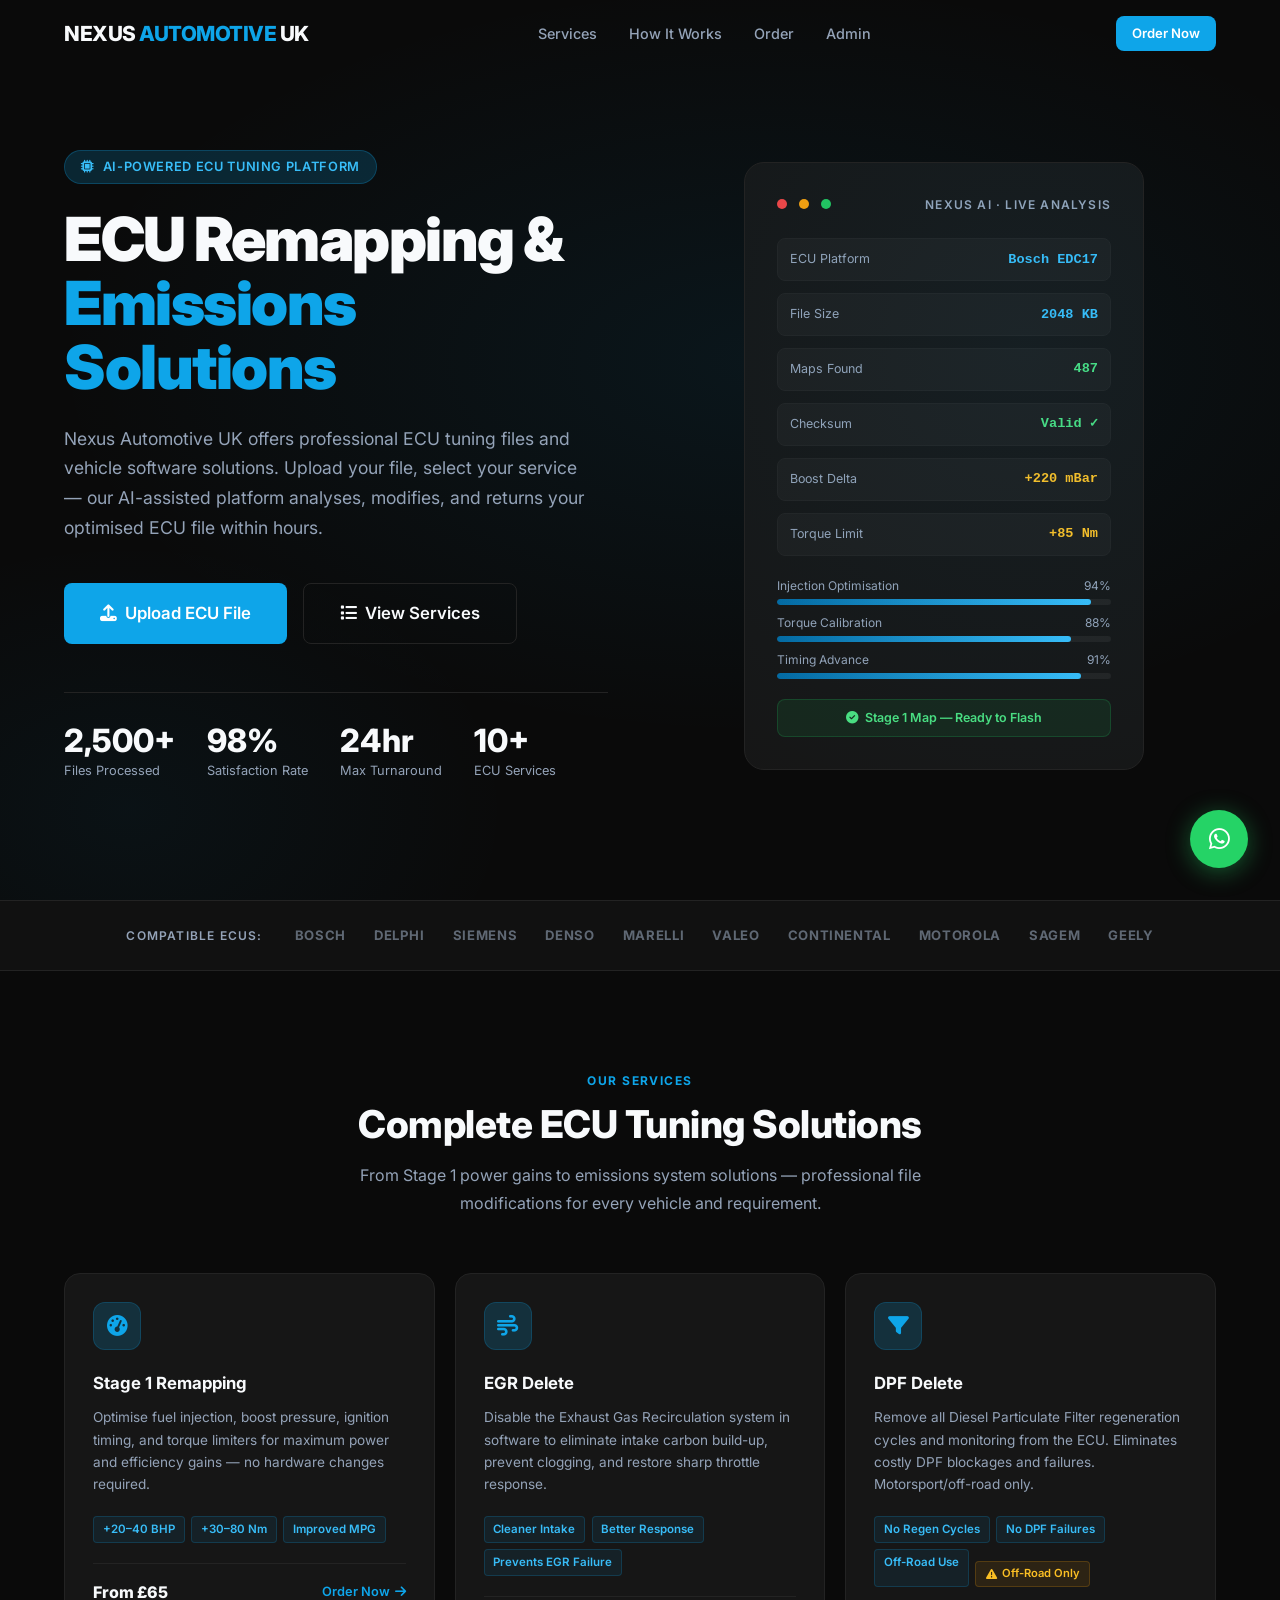
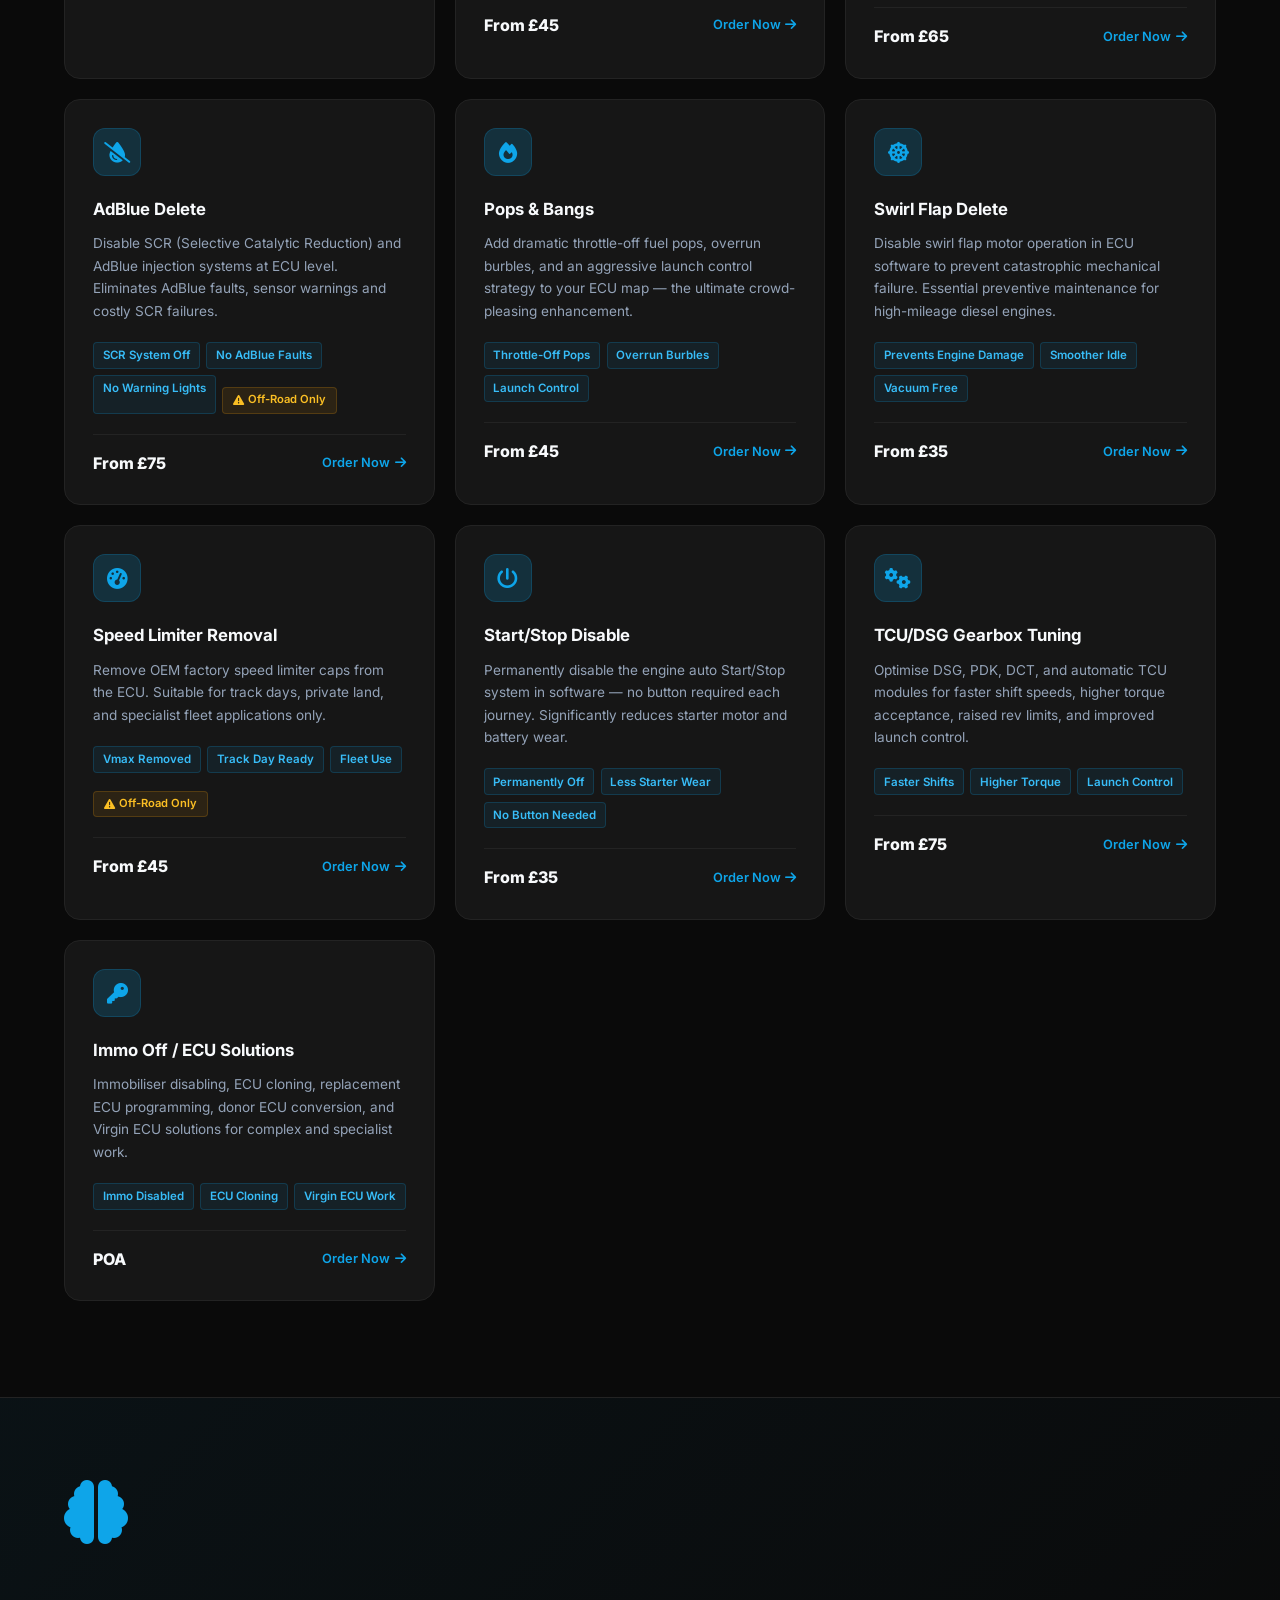
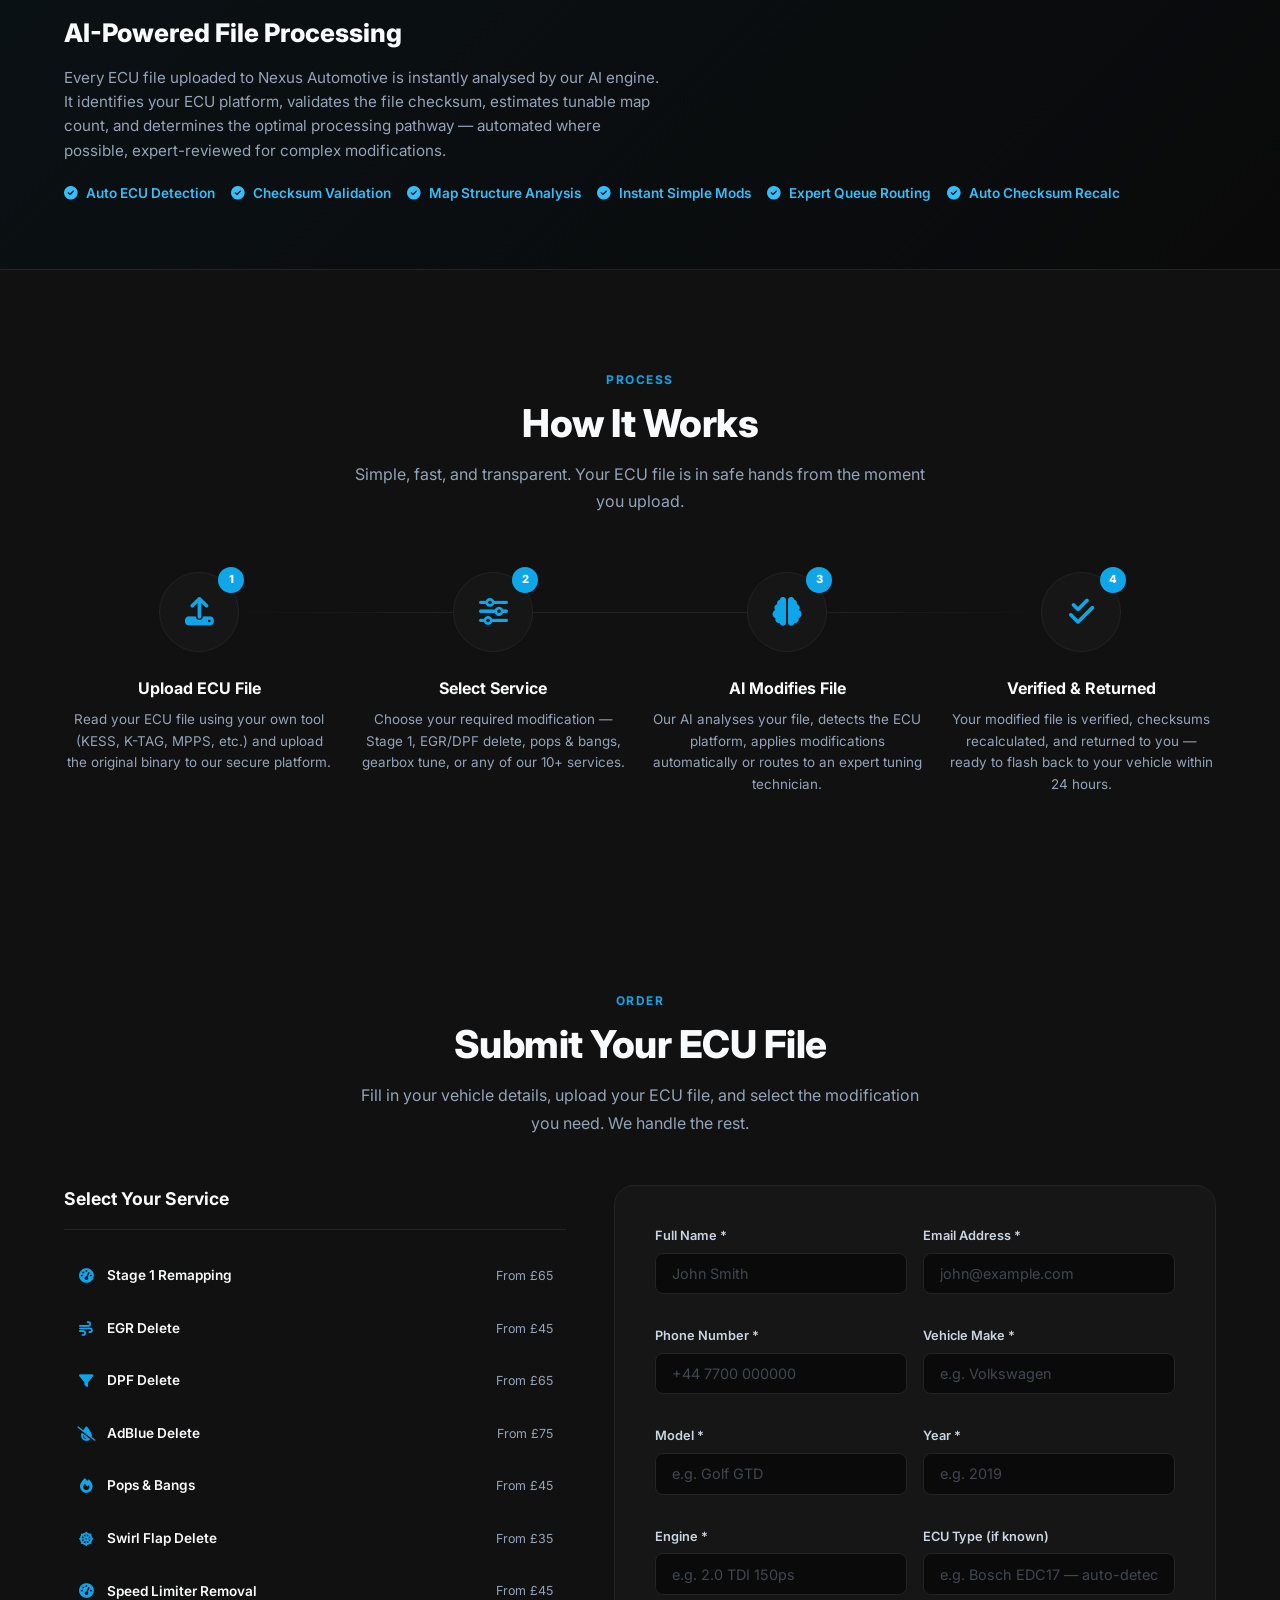
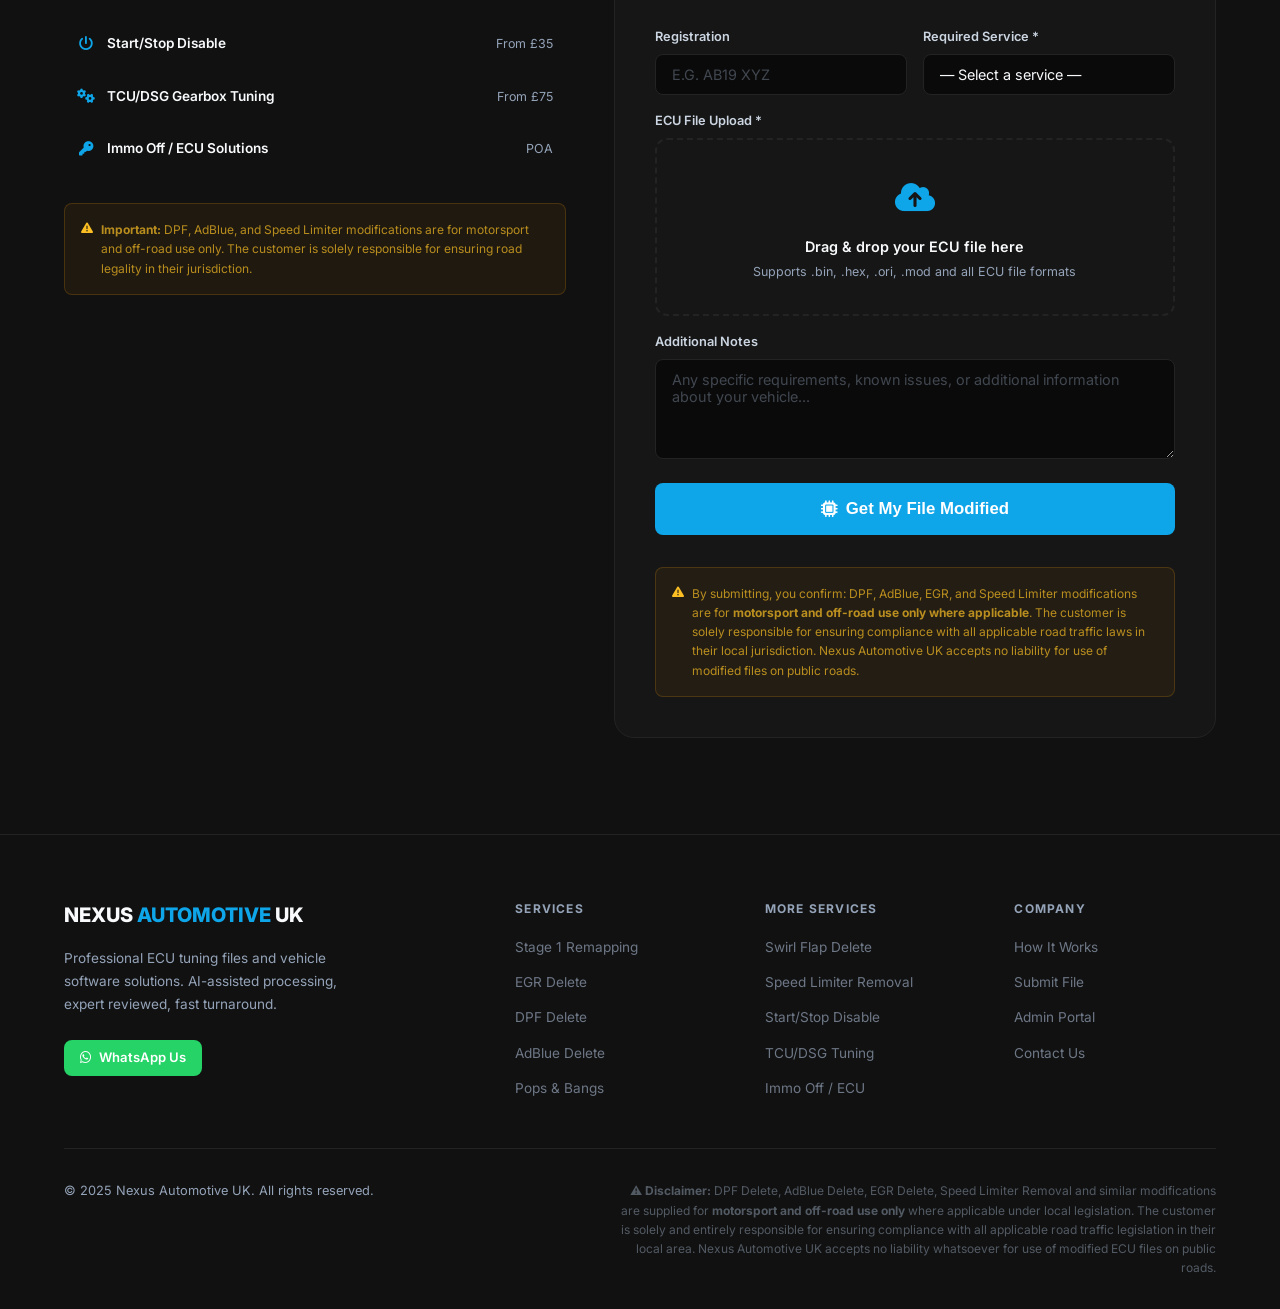
==== index.html @ 3aa85a11 "🚀 Launch Nexus Automotive UK website - full ECU tuning service page" ====
<!DOCTYPE html>
<html lang="en">
<head>
  <meta charset="UTF-8">
  <meta name="viewport" content="width=device-width, initial-scale=1.0">
  <title>Nexus Automotive UK | ECU Remapping & Tuning File Service</title>
  <meta name="description" content="Professional ECU remapping, emissions deletes, pops & bangs, gearbox tuning and more. Upload your file, get it modified by AI-assisted experts, download or receive by email. Based in the UK.">
  <meta name="keywords" content="ECU remap, stage 1 remap, DPF delete, EGR delete, AdBlue delete, pops and bangs, tuning file, ECU tune UK">
  <meta property="og:title" content="Nexus Automotive UK | ECU Remapping">
  <meta property="og:description" content="AI-assisted ECU tuning file service. Upload. Tune. Drive.">
  <meta property="og:type" content="website">

  <!-- Fonts -->
  <link rel="preconnect" href="https://fonts.googleapis.com">
  <link rel="preconnect" href="https://fonts.gstatic.com" crossorigin>
  <link href="https://fonts.googleapis.com/css2?family=Inter:wght@400;500;600;700;800;900&display=swap" rel="stylesheet">

  <!-- Icons -->
  <link rel="stylesheet" href="https://cdnjs.cloudflare.com/ajax/libs/font-awesome/6.5.0/css/all.min.css">

  <!-- Styles -->
  <link rel="stylesheet" href="assets/css/style.css">
</head>
<body>

<!-- ================================================================ SITE VIEW -->
<div id="site-view">

  <!-- ── NAVBAR ────────────────────────────────────────────────── -->
  <nav class="navbar">
    <div class="container navbar-inner">
      <a href="#" class="logo">NEXUS <span>AUTOMOTIVE</span> UK</a>
      <ul class="nav-links">
        <li><a href="#services">Services</a></li>
        <li><a href="#how-it-works">How It Works</a></li>
        <li><a href="#order">Order</a></li>
        <li><a href="#" onclick="showAdminLogin()">Admin</a></li>
      </ul>
      <a href="#order" class="btn btn-primary nav-cta btn-sm">Order Now</a>
      <button class="hamburger" aria-label="Menu">
        <span></span><span></span><span></span>
      </button>
    </div>
  </nav>

  <!-- Mobile menu -->
  <div class="mobile-menu">
    <ul>
      <li><a href="#services" onclick="this.closest('.mobile-menu').classList.remove('open')">Services</a></li>
      <li><a href="#how-it-works" onclick="this.closest('.mobile-menu').classList.remove('open')">How It Works</a></li>
      <li><a href="#order" onclick="this.closest('.mobile-menu').classList.remove('open')">Order</a></li>
      <li><a href="#" onclick="showAdminLogin()">Admin Portal</a></li>
    </ul>
  </div>

  <!-- ── HERO ──────────────────────────────────────────────────── -->
  <section class="hero">
    <div class="hero-bg"></div>
    <div class="container">
      <div class="hero-grid">
        <div class="hero-content">
          <div class="hero-eyebrow">
            <i class="fas fa-microchip"></i>
            AI-Powered ECU Tuning Platform
          </div>
          <h1 class="hero-title">
            ECU Remapping &<br>
            <span class="accent">Emissions Solutions</span>
          </h1>
          <p class="hero-desc">
            Nexus Automotive UK offers professional ECU tuning files and vehicle software solutions. Upload your file, select your service — our AI-assisted platform analyses, modifies, and returns your optimised ECU file within hours.
          </p>
          <div class="hero-actions">
            <a href="#order" class="btn btn-primary btn-lg">
              <i class="fas fa-upload"></i> Upload ECU File
            </a>
            <a href="#services" class="btn btn-outline btn-lg">
              <i class="fas fa-list"></i> View Services
            </a>
          </div>
          <div class="hero-stats">
            <div>
              <div class="stat-num">2,500+</div>
              <div class="stat-label">Files Processed</div>
            </div>
            <div>
              <div class="stat-num">98%</div>
              <div class="stat-label">Satisfaction Rate</div>
            </div>
            <div>
              <div class="stat-num">24hr</div>
              <div class="stat-label">Max Turnaround</div>
            </div>
            <div>
              <div class="stat-num">10+</div>
              <div class="stat-label">ECU Services</div>
            </div>
          </div>
        </div>
        <div class="hero-visual">
          <div class="ecu-card">
            <div class="ecu-header">
              <div class="ecu-dot dot-r"></div>
              <div class="ecu-dot dot-y"></div>
              <div class="ecu-dot dot-g"></div>
              <span class="ecu-title">Nexus AI · Live Analysis</span>
            </div>
            <div class="ecu-params">
              <div class="param-row">
                <span class="param-label">ECU Platform</span>
                <span class="param-value">Bosch EDC17</span>
              </div>
              <div class="param-row">
                <span class="param-label">File Size</span>
                <span class="param-value">2048 KB</span>
              </div>
              <div class="param-row">
                <span class="param-label">Maps Found</span>
                <span class="param-value green">487</span>
              </div>
              <div class="param-row">
                <span class="param-label">Checksum</span>
                <span class="param-value green">Valid ✓</span>
              </div>
              <div class="param-row">
                <span class="param-label">Boost Delta</span>
                <span class="param-value yellow">+220 mBar</span>
              </div>
              <div class="param-row">
                <span class="param-label">Torque Limit</span>
                <span class="param-value yellow">+85 Nm</span>
              </div>
            </div>
            <div class="ecu-progress">
              <div>
                <div class="prog-label"><span>Injection Optimisation</span><span>94%</span></div>
                <div class="prog-bar-bg"><div class="prog-bar-fill" data-target="94" style="width:0%"></div></div>
              </div>
              <div>
                <div class="prog-label"><span>Torque Calibration</span><span>88%</span></div>
                <div class="prog-bar-bg"><div class="prog-bar-fill" data-target="88" style="width:0%"></div></div>
              </div>
              <div>
                <div class="prog-label"><span>Timing Advance</span><span>91%</span></div>
                <div class="prog-bar-bg"><div class="prog-bar-fill" data-target="91" style="width:0%"></div></div>
              </div>
            </div>
            <div class="ecu-badge">
              <i class="fas fa-check-circle"></i> Stage 1 Map — Ready to Flash
            </div>
          </div>
        </div>
      </div>
    </div>
  </section>

  <!-- ── TRUST BAR ──────────────────────────────────────────────── -->
  <div class="trust-bar">
    <div class="container trust-inner">
      <span class="trust-label">Compatible ECUs:</span>
      <div class="trust-brands">
        <span>Bosch</span>
        <span>Delphi</span>
        <span>Siemens</span>
        <span>Denso</span>
        <span>Marelli</span>
        <span>Valeo</span>
        <span>Continental</span>
        <span>Motorola</span>
        <span>Sagem</span>
        <span>Geely</span>
      </div>
    </div>
  </div>

  <!-- ── SERVICES ───────────────────────────────────────────────── -->
  <section class="section" id="services">
    <div class="container">
      <div class="text-center">
        <span class="section-eyebrow">Our Services</span>
        <h2 class="section-title">Complete ECU Tuning Solutions</h2>
        <p class="section-subtitle">From Stage 1 power gains to emissions system solutions — professional file modifications for every vehicle and requirement.</p>
      </div>
      <div id="services-grid" class="services-grid"></div>
    </div>
  </section>

  <!-- ── AI BADGE ───────────────────────────────────────────────── -->
  <div class="ai-badge-section">
    <div class="container ai-badge-inner">
      <div class="ai-badge-icon">
        <i class="fas fa-brain"></i>
      </div>
      <div class="ai-badge-text">
        <h2>AI-Powered File Processing</h2>
        <p>Every ECU file uploaded to Nexus Automotive is instantly analysed by our AI engine. It identifies your ECU platform, validates the file checksum, estimates tunable map count, and determines the optimal processing pathway — automated where possible, expert-reviewed for complex modifications.</p>
        <div class="ai-features">
          <span class="ai-feature"><i class="fas fa-check-circle"></i> Auto ECU Detection</span>
          <span class="ai-feature"><i class="fas fa-check-circle"></i> Checksum Validation</span>
          <span class="ai-feature"><i class="fas fa-check-circle"></i> Map Structure Analysis</span>
          <span class="ai-feature"><i class="fas fa-check-circle"></i> Instant Simple Mods</span>
          <span class="ai-feature"><i class="fas fa-check-circle"></i> Expert Queue Routing</span>
          <span class="ai-feature"><i class="fas fa-check-circle"></i> Auto Checksum Recalc</span>
        </div>
      </div>
    </div>
  </div>

  <!-- ── HOW IT WORKS ───────────────────────────────────────────── -->
  <section class="section hiw-bg" id="how-it-works">
    <div class="container">
      <div class="text-center">
        <span class="section-eyebrow">Process</span>
        <h2 class="section-title">How It Works</h2>
        <p class="section-subtitle">Simple, fast, and transparent. Your ECU file is in safe hands from the moment you upload.</p>
      </div>
      <div class="hiw-grid">
        <div class="hiw-step fade-up">
          <div class="hiw-icon">
            <span class="hiw-num">1</span>
            <i class="fas fa-upload"></i>
          </div>
          <div class="hiw-title">Upload ECU File</div>
          <p class="hiw-desc">Read your ECU file using your own tool (KESS, K-TAG, MPPS, etc.) and upload the original binary to our secure platform.</p>
        </div>
        <div class="hiw-step fade-up">
          <div class="hiw-icon">
            <span class="hiw-num">2</span>
            <i class="fas fa-sliders-h"></i>
          </div>
          <div class="hiw-title">Select Service</div>
          <p class="hiw-desc">Choose your required modification — Stage 1, EGR/DPF delete, pops & bangs, gearbox tune, or any of our 10+ services.</p>
        </div>
        <div class="hiw-step fade-up">
          <div class="hiw-icon">
            <span class="hiw-num">3</span>
            <i class="fas fa-brain"></i>
          </div>
          <div class="hiw-title">AI Modifies File</div>
          <p class="hiw-desc">Our AI analyses your file, detects the ECU platform, applies modifications automatically or routes to an expert tuning technician.</p>
        </div>
        <div class="hiw-step fade-up">
          <div class="hiw-icon">
            <span class="hiw-num">4</span>
            <i class="fas fa-check-double"></i>
          </div>
          <div class="hiw-title">Verified & Returned</div>
          <p class="hiw-desc">Your modified file is verified, checksums recalculated, and returned to you — ready to flash back to your vehicle within 24 hours.</p>
        </div>
      </div>
    </div>
  </section>

  <!-- ── ORDER FORM ─────────────────────────────────────────────── -->
  <section class="section form-section" id="order">
    <div class="container">
      <div class="text-center">
        <span class="section-eyebrow">Order</span>
        <h2 class="section-title">Submit Your ECU File</h2>
        <p class="section-subtitle">Fill in your vehicle details, upload your ECU file, and select the modification you need. We handle the rest.</p>
      </div>
      <div class="order-grid">
        <!-- Sidebar -->
        <div class="order-sidebar">
          <h3>Select Your Service</h3>
          <div id="sidebar-services" class="sidebar-services"></div>
          <div class="disclaimer-box">
            <i class="fas fa-exclamation-triangle"></i>
            <div><strong>Important:</strong> DPF, AdBlue, and Speed Limiter modifications are for motorsport and off-road use only. The customer is solely responsible for ensuring road legality in their jurisdiction.</div>
          </div>
        </div>
        <!-- Form -->
        <div class="form-card">
          <form id="order-form">
            <div class="form-grid-2">
              <div class="form-group">
                <label>Full Name *</label>
                <input type="text" name="name" placeholder="John Smith" required>
              </div>
              <div class="form-group">
                <label>Email Address *</label>
                <input type="email" name="email" placeholder="john@example.com" required>
              </div>
              <div class="form-group">
                <label>Phone Number *</label>
                <input type="tel" name="phone" placeholder="+44 7700 000000" required>
              </div>
              <div class="form-group">
                <label>Vehicle Make *</label>
                <input type="text" name="make" placeholder="e.g. Volkswagen" required>
              </div>
              <div class="form-group">
                <label>Model *</label>
                <input type="text" name="model" placeholder="e.g. Golf GTD" required>
              </div>
              <div class="form-group">
                <label>Year *</label>
                <input type="text" name="year" placeholder="e.g. 2019" required>
              </div>
              <div class="form-group">
                <label>Engine *</label>
                <input type="text" name="engine" placeholder="e.g. 2.0 TDI 150ps" required>
              </div>
              <div class="form-group">
                <label>ECU Type (if known)</label>
                <input type="text" name="ecu_type" id="ecu-type" placeholder="e.g. Bosch EDC17 — auto-detected on upload">
              </div>
              <div class="form-group">
                <label>Registration</label>
                <input type="text" name="registration" placeholder="e.g. AB19 XYZ" style="text-transform:uppercase">
              </div>
              <div class="form-group">
                <label>Required Service *</label>
                <select name="service" id="service-select" required>
                  <option value="">— Select a service —</option>
                  <option>Stage 1 Remapping</option>
                  <option>EGR Delete</option>
                  <option>DPF Delete</option>
                  <option>AdBlue Delete</option>
                  <option>Pops &amp; Bangs</option>
                  <option>Swirl Flap Delete</option>
                  <option>Speed Limiter Removal</option>
                  <option>Start/Stop Disable</option>
                  <option>TCU/DSG Gearbox Tuning</option>
                  <option>Immo Off / ECU Solutions</option>
                </select>
              </div>
            </div>

            <div class="form-group">
              <label>ECU File Upload *</label>
              <div class="file-upload-area" id="file-upload-area">
                <input type="file" id="ecu-file" accept=".bin,.hex,.ori,.mod,.kess,.ktag,.bak,.*">
                <div class="upload-icon"><i class="fas fa-cloud-upload-alt"></i></div>
                <div class="upload-text">Drag & drop your ECU file here</div>
                <div class="upload-hint">Supports .bin, .hex, .ori, .mod and all ECU file formats</div>
              </div>
              <div class="file-info" id="file-info">
                <i class="fas fa-file-code" style="font-size:1.2rem"></i>
                <div>
                  <div id="file-name" style="font-weight:700"></div>
                  <div style="font-size:0.75rem;color:var(--grey)"><span id="file-size"></span> · ECU: <span id="file-ecu-type"></span></div>
                </div>
                <i class="fas fa-check-circle" style="margin-left:auto;font-size:1.1rem;color:#4ade80"></i>
              </div>
            </div>

            <div class="form-group">
              <label>Additional Notes</label>
              <textarea name="notes" placeholder="Any specific requirements, known issues, or additional information about your vehicle..."></textarea>
            </div>

            <div class="form-submit-area">
              <button type="submit" class="btn btn-primary btn-lg">
                <i class="fas fa-microchip"></i> Get My File Modified
              </button>
              <div class="disclaimer-box">
                <i class="fas fa-exclamation-triangle"></i>
                <div>By submitting, you confirm: DPF, AdBlue, EGR, and Speed Limiter modifications are for <strong>motorsport and off-road use only where applicable</strong>. The customer is solely responsible for ensuring compliance with all applicable road traffic laws in their local jurisdiction. Nexus Automotive UK accepts no liability for use of modified files on public roads.</div>
              </div>
            </div>
          </form>
        </div>
      </div>
    </div>
  </section>

  <!-- ── FOOTER ─────────────────────────────────────────────────── -->
  <footer>
    <div class="container">
      <div class="footer-grid">
        <div>
          <div class="footer-logo">NEXUS <span>AUTOMOTIVE</span> UK</div>
          <p class="footer-tagline">Professional ECU tuning files and vehicle software solutions. AI-assisted processing, expert reviewed, fast turnaround.</p>
          <a href="https://wa.me/447700000000" target="_blank" class="btn btn-green btn-sm">
            <i class="fab fa-whatsapp"></i> WhatsApp Us
          </a>
        </div>
        <div>
          <div class="footer-heading">Services</div>
          <ul class="footer-links">
            <li><a href="#" onclick="selectService('Stage 1 Remapping')">Stage 1 Remapping</a></li>
            <li><a href="#" onclick="selectService('EGR Delete')">EGR Delete</a></li>
            <li><a href="#" onclick="selectService('DPF Delete')">DPF Delete</a></li>
            <li><a href="#" onclick="selectService('AdBlue Delete')">AdBlue Delete</a></li>
            <li><a href="#" onclick="selectService('Pops &amp; Bangs')">Pops &amp; Bangs</a></li>
          </ul>
        </div>
        <div>
          <div class="footer-heading">More Services</div>
          <ul class="footer-links">
            <li><a href="#" onclick="selectService('Swirl Flap Delete')">Swirl Flap Delete</a></li>
            <li><a href="#" onclick="selectService('Speed Limiter Removal')">Speed Limiter Removal</a></li>
            <li><a href="#" onclick="selectService('Start/Stop Disable')">Start/Stop Disable</a></li>
            <li><a href="#" onclick="selectService('TCU/DSG Gearbox Tuning')">TCU/DSG Tuning</a></li>
            <li><a href="#" onclick="selectService('Immo Off / ECU Solutions')">Immo Off / ECU</a></li>
          </ul>
        </div>
        <div>
          <div class="footer-heading">Company</div>
          <ul class="footer-links">
            <li><a href="#how-it-works">How It Works</a></li>
            <li><a href="#order">Submit File</a></li>
            <li><a href="#" onclick="showAdminLogin()">Admin Portal</a></li>
            <li><a href="https://wa.me/447700000000" target="_blank">Contact Us</a></li>
          </ul>
        </div>
      </div>
      <div class="footer-bottom">
        <div class="footer-copy">© 2025 Nexus Automotive UK. All rights reserved.</div>
        <div class="footer-disclaimer">
          ⚠️ <strong>Disclaimer:</strong> DPF Delete, AdBlue Delete, EGR Delete, Speed Limiter Removal and similar modifications are supplied for <strong>motorsport and off-road use only</strong> where applicable under local legislation. The customer is solely and entirely responsible for ensuring compliance with all applicable road traffic legislation in their local area. Nexus Automotive UK accepts no liability whatsoever for use of modified ECU files on public roads.
        </div>
      </div>
    </div>
  </footer>

</div><!-- end #site-view -->

<!-- ================================================================ ADMIN LOGIN OVERLAY -->
<div id="login-overlay" style="display:none" class="login-overlay">
  <div class="login-box">
    <div class="login-logo">NEXUS <span>ADMIN</span></div>
    <div class="login-sub">Enter your admin password to access the portal</div>
    <div class="form-group" style="text-align:left">
      <label>Password</label>
      <input type="password" id="admin-password" placeholder="Enter password" onkeydown="if(event.key==='Enter')checkAdminLogin()">
    </div>
    <div style="display:flex;gap:0.75rem;margin-top:1rem">
      <button class="btn btn-primary" onclick="checkAdminLogin()" style="flex:1">
        <i class="fas fa-lock-open"></i> Login
      </button>
      <button class="btn btn-outline" onclick="document.getElementById('login-overlay').style.display='none'">Cancel</button>
    </div>
  </div>
</div>

<!-- ================================================================ ADMIN VIEW -->
<div id="admin-view" style="display:none">
  <aside class="admin-sidebar">
    <div class="admin-logo">NEXUS <span>ADMIN</span></div>
    <div class="admin-subtitle">Tuning File Management Portal</div>
    <ul class="admin-nav">
      <li><a href="#" class="active" onclick="renderAdmin()"><i class="fas fa-tachometer-alt"></i> Dashboard</a></li>
      <li><a href="#" onclick="renderAdmin()"><i class="fas fa-file-code"></i> All Orders</a></li>
    </ul>
    <button class="admin-back" onclick="backToSite()">
      <i class="fas fa-arrow-left"></i> Back to Website
    </button>
  </aside>
  <main class="admin-main">
    <div class="admin-topbar">
      <div>
        <div class="admin-page-title">Order Management</div>
        <div class="admin-page-sub">View, price, process and return customer ECU files</div>
      </div>
      <div style="display:flex;gap:0.75rem;flex-wrap:wrap;align-items:center">
        <input type="text" id="admin-search" placeholder="Search orders..." style="max-width:220px" oninput="renderOrdersTable()">
        <button class="btn btn-primary btn-sm" onclick="renderAdmin()"><i class="fas fa-sync-alt"></i> Refresh</button>
      </div>
    </div>
    <div id="admin-stats" class="stats-grid"></div>
    <div class="admin-table-wrap">
      <div class="table-header">
        <div class="table-title">Orders</div>
        <div class="table-filters">
          <button class="filter-btn active" data-filter="all"    onclick="setAdminFilter('all')">All</button>
          <button class="filter-btn"        data-filter="pending"    onclick="setAdminFilter('pending')">⏳ Pending</button>
          <button class="filter-btn"        data-filter="processing" onclick="setAdminFilter('processing')">🔄 Processing</button>
          <button class="filter-btn"        data-filter="completed"  onclick="setAdminFilter('completed')">✅ Completed</button>
          <button class="filter-btn"        data-filter="rejected"   onclick="setAdminFilter('rejected')">❌ Rejected</button>
        </div>
      </div>
      <table class="admin-table">
        <thead>
          <tr>
            <th>Ref</th>
            <th>Customer</th>
            <th>Vehicle</th>
            <th>Service</th>
            <th>Status</th>
            <th>Price</th>
            <th>Date</th>
          </tr>
        </thead>
        <tbody id="orders-tbody">
          <tr><td colspan="7" style="text-align:center;color:var(--grey);padding:3rem">No orders yet</td></tr>
        </tbody>
      </table>
    </div>
  </main>
</div>

<!-- ================================================================ PROCESSING MODAL -->
<div class="modal-overlay" id="processing-modal">
  <div class="modal-box">
    <div class="modal-icon">🤖</div>
    <div class="modal-title" id="proc-title">Processing Your File</div>
    <div class="modal-text" id="proc-text">Our AI is analysing your ECU file...</div>
    <div class="progress-steps" id="proc-steps"></div>
  </div>
</div>

<!-- ================================================================ RESULT MODAL -->
<div class="modal-overlay" id="result-modal">
  <div class="result-box" id="result-box" style="background:var(--card);border:1px solid var(--border);border-radius:20px;max-width:620px;width:100%;max-height:90vh;overflow-y:auto"></div>
</div>

<!-- ================================================================ ORDER DETAIL MODAL -->
<div class="detail-overlay" id="detail-overlay">
  <div class="detail-box">
    <div class="detail-header">
      <div class="detail-title">Order Detail</div>
      <button class="detail-close" onclick="closeDetail()">✕</button>
    </div>
    <div id="detail-body" class="detail-body"></div>
  </div>
</div>

<!-- ================================================================ WHATSAPP -->
<div class="whatsapp-float">
  <div class="whatsapp-label">Chat with us on WhatsApp</div>
  <a href="https://wa.me/447700000000?text=Hi+Nexus+Automotive,+I+need+help+with+my+ECU+remap"
     target="_blank" class="whatsapp-btn" aria-label="WhatsApp">
    <i class="fab fa-whatsapp"></i>
  </a>
</div>

<!-- ================================================================ TOASTS -->
<div class="toast-container" id="toast-container"></div>

<!-- Scripts -->
<script src="assets/js/ecu-processor.js"></script>
<script src="assets/js/main.js"></script>

</body>
</html>
---- assets/css/style.css ----
/* ================================================================
   NEXUS AUTOMOTIVE UK — PRODUCTION STYLESHEET
   Black | Charcoal | Electric Blue | White
   ================================================================ */

:root {
  --black:       #0a0a0a;
  --dark:        #111111;
  --card:        #161616;
  --border:      #232323;
  --blue:        #0ea5e9;
  --blue-bright: #38bdf8;
  --blue-dim:    #0369a1;
  --blue-glow:   rgba(14,165,233,0.18);
  --white:       #f8fafc;
  --grey:        #94a3b8;
  --grey-light:  #cbd5e1;
  --success:     #22c55e;
  --warning:     #f59e0b;
  --danger:      #ef4444;
  --font:        'Inter', system-ui, -apple-system, sans-serif;
}

*, *::before, *::after { box-sizing: border-box; margin: 0; padding: 0; }

html { scroll-behavior: smooth; font-size: 16px; }

body {
  background: var(--black);
  color: var(--white);
  font-family: var(--font);
  line-height: 1.6;
  overflow-x: hidden;
}

a { color: var(--blue); text-decoration: none; }
a:hover { color: var(--blue-bright); }

img { max-width: 100%; display: block; }

/* ── SCROLLBAR ─────────────────────────────────────────── */
::-webkit-scrollbar { width: 6px; }
::-webkit-scrollbar-track { background: var(--dark); }
::-webkit-scrollbar-thumb { background: var(--blue-dim); border-radius: 3px; }

/* ── UTILITY ───────────────────────────────────────────── */
.container { max-width: 1200px; margin: 0 auto; padding: 0 1.5rem; }
.section    { padding: 6rem 0; }
.section-sm { padding: 3rem 0; }
.text-blue  { color: var(--blue); }
.text-grey  { color: var(--grey); }
.text-white { color: var(--white); }
.fw-700     { font-weight: 700; }
.mt-1 { margin-top: 0.5rem; }
.mt-2 { margin-top: 1rem; }
.mt-3 { margin-top: 1.5rem; }
.mt-4 { margin-top: 2rem; }
.text-center { text-align: center; }
.flex { display: flex; }
.items-center { align-items: center; }
.gap-2 { gap: 0.5rem; }
.gap-3 { gap: 0.75rem; }

/* ── BUTTONS ───────────────────────────────────────────── */
.btn {
  display: inline-flex;
  align-items: center;
  gap: 0.5rem;
  padding: 0.75rem 1.75rem;
  border-radius: 8px;
  font-weight: 600;
  font-size: 0.95rem;
  cursor: pointer;
  border: none;
  transition: all 0.2s ease;
  white-space: nowrap;
  text-decoration: none;
}

.btn-primary {
  background: var(--blue);
  color: #fff;
}
.btn-primary:hover {
  background: var(--blue-bright);
  color: #fff;
  transform: translateY(-1px);
  box-shadow: 0 0 24px var(--blue-glow);
}

.btn-outline {
  background: transparent;
  color: var(--white);
  border: 1.5px solid var(--border);
}
.btn-outline:hover {
  border-color: var(--blue);
  color: var(--blue);
  transform: translateY(-1px);
}

.btn-green {
  background: #25D366;
  color: #fff;
}
.btn-green:hover {
  background: #1ebe57;
  color: #fff;
  transform: translateY(-1px);
}

.btn-lg {
  padding: 1rem 2.25rem;
  font-size: 1.05rem;
}

.btn-sm {
  padding: 0.45rem 1rem;
  font-size: 0.82rem;
}

.btn:disabled {
  opacity: 0.5;
  cursor: not-allowed;
  transform: none;
}

/* ── BADGE ─────────────────────────────────────────────── */
.badge {
  display: inline-flex;
  align-items: center;
  gap: 0.3rem;
  padding: 0.25rem 0.65rem;
  border-radius: 100px;
  font-size: 0.75rem;
  font-weight: 600;
}
.badge-blue   { background: rgba(14,165,233,0.15); color: var(--blue-bright); }
.badge-green  { background: rgba(34,197,94,0.15);  color: #4ade80; }
.badge-yellow { background: rgba(245,158,11,0.15); color: #fbbf24; }
.badge-red    { background: rgba(239,68,68,0.15);  color: #f87171; }
.badge-grey   { background: rgba(148,163,184,0.12); color: var(--grey); }

/* ── NAVIGATION ────────────────────────────────────────── */
.navbar {
  position: fixed;
  top: 0; left: 0; right: 0;
  z-index: 1000;
  padding: 1rem 0;
  transition: all 0.3s ease;
  border-bottom: 1px solid transparent;
}
.navbar.scrolled {
  background: rgba(10,10,10,0.95);
  backdrop-filter: blur(20px);
  border-bottom-color: var(--border);
}

.navbar-inner {
  display: flex;
  align-items: center;
  justify-content: space-between;
}

.logo {
  font-size: 1.3rem;
  font-weight: 800;
  letter-spacing: -0.5px;
  color: var(--white);
}
.logo span { color: var(--blue); }

.nav-links {
  display: flex;
  align-items: center;
  gap: 2rem;
  list-style: none;
}
.nav-links a {
  color: var(--grey);
  font-size: 0.9rem;
  font-weight: 500;
  transition: color 0.2s;
}
.nav-links a:hover { color: var(--white); }

.nav-cta { margin-left: 1rem; }

.hamburger {
  display: none;
  flex-direction: column;
  gap: 5px;
  cursor: pointer;
  padding: 4px;
  background: none;
  border: none;
}
.hamburger span {
  display: block;
  width: 24px; height: 2px;
  background: var(--white);
  border-radius: 2px;
  transition: all 0.3s;
}

.mobile-menu {
  display: none;
  position: fixed;
  top: 70px; left: 0; right: 0;
  background: var(--dark);
  border-bottom: 1px solid var(--border);
  padding: 1.5rem;
  z-index: 999;
}
.mobile-menu.open { display: block; }
.mobile-menu ul { list-style: none; display: flex; flex-direction: column; gap: 1rem; }
.mobile-menu a { color: var(--grey-light); font-size: 1rem; display: block; padding: 0.5rem 0; }
.mobile-menu a:hover { color: var(--blue); }

/* ── HERO ──────────────────────────────────────────────── */
.hero {
  min-height: 100vh;
  display: flex;
  align-items: center;
  position: relative;
  overflow: hidden;
  padding: 8rem 0 6rem;
}

.hero-bg {
  position: absolute;
  inset: 0;
  background:
    radial-gradient(ellipse 80% 60% at 60% 40%, rgba(14,165,233,0.08) 0%, transparent 70%),
    radial-gradient(ellipse 50% 50% at 10% 90%, rgba(14,165,233,0.05) 0%, transparent 60%);
}

.hero-grid {
  display: grid;
  grid-template-columns: 1fr 1fr;
  gap: 4rem;
  align-items: center;
  position: relative;
  z-index: 1;
}

.hero-eyebrow {
  display: inline-flex;
  align-items: center;
  gap: 0.5rem;
  background: var(--blue-glow);
  border: 1px solid rgba(14,165,233,0.25);
  border-radius: 100px;
  padding: 0.35rem 1rem;
  font-size: 0.8rem;
  font-weight: 600;
  color: var(--blue-bright);
  letter-spacing: 0.05em;
  text-transform: uppercase;
  margin-bottom: 1.5rem;
}

.hero-title {
  font-size: clamp(2.4rem, 5vw, 3.8rem);
  font-weight: 900;
  line-height: 1.05;
  letter-spacing: -1.5px;
  margin-bottom: 1.5rem;
}
.hero-title .accent { color: var(--blue); }

.hero-desc {
  color: var(--grey);
  font-size: 1.1rem;
  line-height: 1.7;
  max-width: 520px;
  margin-bottom: 2.5rem;
}

.hero-actions {
  display: flex;
  gap: 1rem;
  flex-wrap: wrap;
}

.hero-stats {
  display: flex;
  gap: 2rem;
  margin-top: 3rem;
  padding-top: 2rem;
  border-top: 1px solid var(--border);
}
.stat-num {
  font-size: 2rem;
  font-weight: 800;
  color: var(--white);
  line-height: 1;
}
.stat-label {
  font-size: 0.8rem;
  color: var(--grey);
  margin-top: 0.25rem;
}

/* ECU Visual */
.hero-visual {
  display: flex;
  justify-content: center;
  align-items: center;
  position: relative;
}
.ecu-card {
  background: var(--card);
  border: 1px solid var(--border);
  border-radius: 20px;
  padding: 2rem;
  width: 100%;
  max-width: 400px;
  position: relative;
  overflow: hidden;
}
.ecu-card::before {
  content: '';
  position: absolute;
  top: -50%; left: -50%;
  width: 200%; height: 200%;
  background: radial-gradient(circle at 60% 40%, rgba(14,165,233,0.06) 0%, transparent 60%);
  pointer-events: none;
}
.ecu-header {
  display: flex;
  align-items: center;
  gap: 0.75rem;
  margin-bottom: 1.5rem;
}
.ecu-dot {
  width: 10px; height: 10px;
  border-radius: 50%;
}
.dot-r { background: #ef4444; }
.dot-y { background: #f59e0b; }
.dot-g { background: #22c55e; }

.ecu-title {
  font-size: 0.75rem;
  font-weight: 600;
  color: var(--grey);
  text-transform: uppercase;
  letter-spacing: 0.1em;
  margin-left: auto;
}

.ecu-params {
  display: grid;
  gap: 0.75rem;
}
.param-row {
  display: flex;
  justify-content: space-between;
  align-items: center;
  padding: 0.6rem 0.75rem;
  background: rgba(255,255,255,0.03);
  border-radius: 8px;
  border: 1px solid var(--border);
}
.param-label { font-size: 0.78rem; color: var(--grey); }
.param-value { font-size: 0.85rem; font-weight: 700; color: var(--blue-bright); font-family: monospace; }
.param-value.green { color: #4ade80; }
.param-value.yellow { color: #fbbf24; }

.ecu-progress {
  margin-top: 1.25rem;
  display: flex;
  flex-direction: column;
  gap: 0.5rem;
}
.prog-label {
  display: flex;
  justify-content: space-between;
  font-size: 0.75rem;
  color: var(--grey);
  margin-bottom: 0.25rem;
}
.prog-bar-bg {
  height: 6px;
  background: var(--border);
  border-radius: 3px;
  overflow: hidden;
}
.prog-bar-fill {
  height: 100%;
  border-radius: 3px;
  background: linear-gradient(90deg, var(--blue-dim), var(--blue-bright));
  transition: width 1s ease;
}

.ecu-badge {
  display: inline-flex;
  align-items: center;
  gap: 0.4rem;
  margin-top: 1.25rem;
  padding: 0.5rem 0.75rem;
  background: rgba(34,197,94,0.1);
  border: 1px solid rgba(34,197,94,0.2);
  border-radius: 8px;
  font-size: 0.78rem;
  font-weight: 600;
  color: #4ade80;
  width: 100%;
  justify-content: center;
}

/* ── TRUST BAR ─────────────────────────────────────────── */
.trust-bar {
  padding: 1.5rem 0;
  border-top: 1px solid var(--border);
  border-bottom: 1px solid var(--border);
  background: var(--dark);
}
.trust-inner {
  display: flex;
  align-items: center;
  justify-content: center;
  gap: 0.75rem 2rem;
  flex-wrap: wrap;
}
.trust-label {
  font-size: 0.75rem;
  font-weight: 600;
  color: var(--grey);
  text-transform: uppercase;
  letter-spacing: 0.1em;
}
.trust-brands {
  display: flex;
  align-items: center;
  gap: 1.75rem;
  flex-wrap: wrap;
  justify-content: center;
}
.trust-brands span {
  font-size: 0.82rem;
  font-weight: 700;
  color: rgba(148,163,184,0.6);
  letter-spacing: 0.05em;
  text-transform: uppercase;
  transition: color 0.2s;
}
.trust-brands span:hover { color: var(--white); }

/* ── SECTION HEADINGS ──────────────────────────────────── */
.section-eyebrow {
  display: inline-block;
  font-size: 0.75rem;
  font-weight: 700;
  color: var(--blue);
  letter-spacing: 0.12em;
  text-transform: uppercase;
  margin-bottom: 0.75rem;
}
.section-title {
  font-size: clamp(1.8rem, 3vw, 2.6rem);
  font-weight: 800;
  letter-spacing: -0.5px;
  line-height: 1.15;
  margin-bottom: 1rem;
}
.section-subtitle {
  color: var(--grey);
  font-size: 1rem;
  line-height: 1.7;
  max-width: 580px;
  margin: 0 auto;
}

/* ── SERVICES GRID ─────────────────────────────────────── */
.services-grid {
  display: grid;
  grid-template-columns: repeat(auto-fill, minmax(320px, 1fr));
  gap: 1.25rem;
  margin-top: 3.5rem;
}

.service-card {
  background: var(--card);
  border: 1px solid var(--border);
  border-radius: 16px;
  padding: 1.75rem;
  cursor: pointer;
  transition: all 0.25s ease;
  position: relative;
  overflow: hidden;
}
.service-card::before {
  content: '';
  position: absolute;
  top: 0; left: 0; right: 0;
  height: 2px;
  background: linear-gradient(90deg, var(--blue-dim), var(--blue-bright));
  opacity: 0;
  transition: opacity 0.25s;
}
.service-card:hover {
  border-color: rgba(14,165,233,0.4);
  transform: translateY(-3px);
  box-shadow: 0 12px 40px rgba(0,0,0,0.4), 0 0 0 1px rgba(14,165,233,0.15);
}
.service-card:hover::before { opacity: 1; }

.service-card.selected {
  border-color: var(--blue);
  box-shadow: 0 0 0 1px var(--blue), 0 12px 40px var(--blue-glow);
}
.service-card.selected::before { opacity: 1; }

.service-icon {
  width: 48px; height: 48px;
  border-radius: 12px;
  background: var(--blue-glow);
  border: 1px solid rgba(14,165,233,0.2);
  display: flex;
  align-items: center;
  justify-content: center;
  font-size: 1.3rem;
  color: var(--blue);
  margin-bottom: 1.25rem;
}

.service-name {
  font-size: 1.05rem;
  font-weight: 700;
  margin-bottom: 0.6rem;
}

.service-desc {
  font-size: 0.85rem;
  color: var(--grey);
  line-height: 1.65;
  margin-bottom: 1.25rem;
}

.service-chips {
  display: flex;
  flex-wrap: wrap;
  gap: 0.4rem;
  margin-bottom: 1.25rem;
}
.chip {
  padding: 0.2rem 0.55rem;
  background: rgba(14,165,233,0.08);
  border: 1px solid rgba(14,165,233,0.2);
  border-radius: 4px;
  font-size: 0.72rem;
  font-weight: 600;
  color: var(--blue-bright);
}

.service-footer {
  display: flex;
  align-items: center;
  justify-content: space-between;
  padding-top: 1rem;
  border-top: 1px solid var(--border);
}
.service-price {
  font-size: 1rem;
  font-weight: 800;
  color: var(--white);
}
.service-cta {
  font-size: 0.8rem;
  font-weight: 600;
  color: var(--blue);
  display: flex;
  align-items: center;
  gap: 0.3rem;
}

.off-road-tag {
  display: inline-flex;
  align-items: center;
  gap: 0.3rem;
  margin-top: 0.75rem;
  padding: 0.2rem 0.6rem;
  background: rgba(245,158,11,0.1);
  border: 1px solid rgba(245,158,11,0.2);
  border-radius: 4px;
  font-size: 0.7rem;
  font-weight: 600;
  color: #fbbf24;
}

/* ── HOW IT WORKS ──────────────────────────────────────── */
.hiw-bg { background: var(--dark); }

.hiw-grid {
  display: grid;
  grid-template-columns: repeat(4, 1fr);
  gap: 1.5rem;
  margin-top: 3.5rem;
  position: relative;
}

.hiw-grid::before {
  content: '';
  position: absolute;
  top: 40px; left: calc(12.5% + 24px); right: calc(12.5% + 24px);
  height: 1px;
  background: linear-gradient(90deg, transparent, var(--border), var(--border), transparent);
}

.hiw-step {
  text-align: center;
  position: relative;
}

.hiw-icon {
  width: 80px; height: 80px;
  border-radius: 50%;
  background: var(--card);
  border: 1px solid var(--border);
  display: flex;
  align-items: center;
  justify-content: center;
  font-size: 1.8rem;
  color: var(--blue);
  margin: 0 auto 1.5rem;
  position: relative;
  z-index: 1;
  transition: all 0.3s;
}
.hiw-step:hover .hiw-icon {
  background: var(--blue-glow);
  border-color: var(--blue);
  transform: scale(1.05);
}

.hiw-num {
  position: absolute;
  top: -6px; right: -6px;
  width: 26px; height: 26px;
  background: var(--blue);
  border-radius: 50%;
  font-size: 0.7rem;
  font-weight: 800;
  color: #fff;
  display: flex;
  align-items: center;
  justify-content: center;
}

.hiw-title { font-size: 1rem; font-weight: 700; margin-bottom: 0.5rem; }
.hiw-desc  { font-size: 0.84rem; color: var(--grey); line-height: 1.6; }

/* ── AI BADGE ──────────────────────────────────────────── */
.ai-badge-section {
  padding: 4rem 0;
  background: linear-gradient(135deg, rgba(14,165,233,0.05) 0%, transparent 100%);
  border-top: 1px solid var(--border);
  border-bottom: 1px solid var(--border);
}
.ai-badge-inner {
  display: flex;
  align-items: center;
  gap: 3rem;
  flex-wrap: wrap;
}
.ai-badge-icon {
  font-size: 4rem;
  color: var(--blue);
  flex-shrink: 0;
}
.ai-badge-text h2 {
  font-size: 1.6rem;
  font-weight: 800;
  margin-bottom: 0.75rem;
}
.ai-badge-text p { color: var(--grey); font-size: 0.95rem; max-width: 600px; }
.ai-features {
  display: flex;
  gap: 1rem;
  flex-wrap: wrap;
  margin-top: 1.25rem;
}
.ai-feature {
  display: flex;
  align-items: center;
  gap: 0.5rem;
  font-size: 0.85rem;
  font-weight: 600;
  color: var(--blue-bright);
}

/* ── ORDER FORM ────────────────────────────────────────── */
.form-section { background: var(--dark); }

.order-grid {
  display: grid;
  grid-template-columns: 1fr 1.2fr;
  gap: 3rem;
  align-items: start;
  margin-top: 3rem;
}

.order-sidebar h3 {
  font-size: 1.1rem;
  font-weight: 700;
  margin-bottom: 1.5rem;
  padding-bottom: 1rem;
  border-bottom: 1px solid var(--border);
}

.sidebar-services {
  display: flex;
  flex-direction: column;
  gap: 0.5rem;
  margin-bottom: 2rem;
}
.sidebar-svc {
  display: flex;
  align-items: center;
  gap: 0.75rem;
  padding: 0.65rem 0.75rem;
  border-radius: 8px;
  cursor: pointer;
  border: 1px solid transparent;
  transition: all 0.2s;
}
.sidebar-svc:hover {
  background: var(--card);
  border-color: var(--border);
}
.sidebar-svc.active {
  background: var(--blue-glow);
  border-color: rgba(14,165,233,0.3);
}
.sidebar-svc i { color: var(--blue); width: 18px; text-align: center; font-size: 0.9rem; }
.sidebar-svc-name { font-size: 0.85rem; font-weight: 600; }
.sidebar-svc-price {
  font-size: 0.78rem;
  color: var(--grey);
  margin-left: auto;
}

.form-card {
  background: var(--card);
  border: 1px solid var(--border);
  border-radius: 20px;
  padding: 2.5rem;
}

.form-grid-2 {
  display: grid;
  grid-template-columns: 1fr 1fr;
  gap: 1rem;
}

.form-group {
  display: flex;
  flex-direction: column;
  gap: 0.4rem;
  margin-bottom: 1rem;
}
.form-group.full { grid-column: 1 / -1; }

label {
  font-size: 0.8rem;
  font-weight: 600;
  color: var(--grey-light);
}

input, select, textarea {
  background: var(--black);
  border: 1.5px solid var(--border);
  border-radius: 8px;
  color: var(--white);
  font-family: var(--font);
  font-size: 0.9rem;
  padding: 0.7rem 1rem;
  transition: border-color 0.2s, box-shadow 0.2s;
  width: 100%;
  outline: none;
  appearance: none;
}
input:focus, select:focus, textarea:focus {
  border-color: var(--blue);
  box-shadow: 0 0 0 3px rgba(14,165,233,0.1);
}
input::placeholder, textarea::placeholder { color: rgba(148,163,184,0.4); }

select option { background: var(--dark); }

textarea { resize: vertical; min-height: 100px; }

/* File upload */
.file-upload-area {
  border: 2px dashed var(--border);
  border-radius: 12px;
  padding: 2rem;
  text-align: center;
  cursor: pointer;
  transition: all 0.2s;
  position: relative;
}
.file-upload-area:hover, .file-upload-area.drag-over {
  border-color: var(--blue);
  background: var(--blue-glow);
}
.file-upload-area input[type="file"] {
  position: absolute;
  inset: 0;
  opacity: 0;
  cursor: pointer;
  width: 100%;
  height: 100%;
  padding: 0;
}
.upload-icon { font-size: 2rem; color: var(--blue); margin-bottom: 0.75rem; }
.upload-text { font-size: 0.9rem; font-weight: 600; margin-bottom: 0.25rem; }
.upload-hint { font-size: 0.78rem; color: var(--grey); }
.file-info {
  display: flex;
  align-items: center;
  gap: 0.75rem;
  margin-top: 1rem;
  padding: 0.75rem 1rem;
  background: rgba(34,197,94,0.08);
  border: 1px solid rgba(34,197,94,0.2);
  border-radius: 8px;
  font-size: 0.83rem;
  color: #4ade80;
  display: none;
}

.form-submit-area {
  margin-top: 1.5rem;
  display: flex;
  flex-direction: column;
  gap: 1rem;
}
.form-submit-area .btn { width: 100%; justify-content: center; }

.disclaimer-box {
  margin-top: 1rem;
  padding: 1rem;
  background: rgba(245,158,11,0.06);
  border: 1px solid rgba(245,158,11,0.2);
  border-radius: 8px;
  font-size: 0.75rem;
  color: rgba(251,191,36,0.7);
  line-height: 1.6;
  display: flex;
  gap: 0.5rem;
}
.disclaimer-box i { color: #fbbf24; margin-top: 2px; flex-shrink: 0; }

/* ── PROCESSING MODAL ──────────────────────────────────── */
.modal-overlay {
  position: fixed;
  inset: 0;
  background: rgba(0,0,0,0.85);
  backdrop-filter: blur(8px);
  z-index: 2000;
  display: none;
  align-items: center;
  justify-content: center;
  padding: 1rem;
}
.modal-overlay.open { display: flex; }

.modal-box {
  background: var(--card);
  border: 1px solid var(--border);
  border-radius: 20px;
  padding: 2.5rem;
  max-width: 520px;
  width: 100%;
  text-align: center;
}
.modal-icon { font-size: 3rem; margin-bottom: 1rem; }
.modal-title { font-size: 1.4rem; font-weight: 800; margin-bottom: 0.75rem; }
.modal-text { color: var(--grey); font-size: 0.92rem; line-height: 1.7; margin-bottom: 1.5rem; }

.progress-steps {
  display: flex;
  flex-direction: column;
  gap: 0.5rem;
  text-align: left;
  margin-bottom: 1.5rem;
}
.prog-step {
  display: flex;
  align-items: center;
  gap: 0.75rem;
  font-size: 0.85rem;
  color: var(--grey);
}
.prog-step.done { color: #4ade80; }
.prog-step.active { color: var(--white); }
.step-icon { font-size: 0.9rem; width: 20px; text-align: center; }

/* ── RESULT MODAL ──────────────────────────────────────── */
.result-box {
  background: var(--card);
  border: 1px solid var(--border);
  border-radius: 20px;
  padding: 2.5rem;
  max-width: 560px;
  width: 100%;
}
.result-box h3 { font-size: 1.1rem; font-weight: 700; margin-bottom: 1rem; }

.result-table {
  width: 100%;
  border-collapse: collapse;
  font-size: 0.83rem;
  margin-bottom: 1.5rem;
}
.result-table td {
  padding: 0.6rem 0.75rem;
  border-bottom: 1px solid var(--border);
}
.result-table td:first-child { color: var(--grey); width: 45%; }
.result-table td:last-child { font-weight: 600; }

.result-actions {
  display: flex;
  gap: 0.75rem;
  flex-wrap: wrap;
}

/* ── WHATSAPP FLOAT ────────────────────────────────────── */
.whatsapp-float {
  position: fixed;
  bottom: 2rem;
  right: 2rem;
  z-index: 999;
  display: flex;
  flex-direction: column;
  align-items: flex-end;
  gap: 0.5rem;
}
.whatsapp-label {
  background: var(--card);
  border: 1px solid var(--border);
  border-radius: 8px;
  padding: 0.4rem 0.75rem;
  font-size: 0.78rem;
  font-weight: 600;
  color: var(--white);
  white-space: nowrap;
  display: none;
}
.whatsapp-float:hover .whatsapp-label { display: block; }
.whatsapp-btn {
  width: 58px; height: 58px;
  border-radius: 50%;
  background: #25D366;
  display: flex;
  align-items: center;
  justify-content: center;
  font-size: 1.5rem;
  color: #fff;
  box-shadow: 0 4px 24px rgba(37,211,102,0.4);
  transition: all 0.2s;
  text-decoration: none;
  border: none;
  cursor: pointer;
}
.whatsapp-btn:hover {
  transform: scale(1.1);
  box-shadow: 0 8px 30px rgba(37,211,102,0.5);
}

/* ── FOOTER ────────────────────────────────────────────── */
footer {
  background: var(--dark);
  border-top: 1px solid var(--border);
  padding: 4rem 0 2rem;
}
.footer-grid {
  display: grid;
  grid-template-columns: 2fr 1fr 1fr 1fr;
  gap: 3rem;
  margin-bottom: 3rem;
}
.footer-logo {
  font-size: 1.25rem;
  font-weight: 800;
  margin-bottom: 1rem;
}
.footer-logo span { color: var(--blue); }
.footer-tagline { color: var(--grey); font-size: 0.85rem; line-height: 1.7; max-width: 280px; margin-bottom: 1.5rem; }
.footer-heading { font-size: 0.75rem; font-weight: 700; text-transform: uppercase; letter-spacing: 0.1em; color: var(--grey); margin-bottom: 1rem; }
.footer-links { list-style: none; display: flex; flex-direction: column; gap: 0.6rem; }
.footer-links a { color: rgba(148,163,184,0.7); font-size: 0.85rem; transition: color 0.2s; }
.footer-links a:hover { color: var(--white); }
.footer-bottom {
  padding-top: 2rem;
  border-top: 1px solid var(--border);
  display: flex;
  justify-content: space-between;
  align-items: flex-start;
  gap: 1.5rem;
  flex-wrap: wrap;
}
.footer-copy { font-size: 0.8rem; color: var(--grey); }
.footer-disclaimer {
  max-width: 600px;
  font-size: 0.75rem;
  color: rgba(148,163,184,0.5);
  line-height: 1.6;
  text-align: right;
}

/* ── ADMIN ─────────────────────────────────────────────── */
.admin-wrapper { min-height: 100vh; background: var(--black); display: none; }
.admin-wrapper.active { display: block; }

.admin-sidebar {
  position: fixed;
  top: 0; left: 0;
  width: 260px; height: 100vh;
  background: var(--dark);
  border-right: 1px solid var(--border);
  padding: 2rem 1.5rem;
  display: flex;
  flex-direction: column;
  z-index: 100;
}
.admin-logo {
  font-size: 1.1rem;
  font-weight: 800;
  margin-bottom: 0.25rem;
}
.admin-logo span { color: var(--blue); }
.admin-subtitle { font-size: 0.72rem; color: var(--grey); margin-bottom: 2rem; }

.admin-nav { list-style: none; display: flex; flex-direction: column; gap: 0.25rem; }
.admin-nav li a {
  display: flex;
  align-items: center;
  gap: 0.75rem;
  padding: 0.65rem 0.9rem;
  border-radius: 8px;
  color: var(--grey);
  font-size: 0.875rem;
  font-weight: 500;
  transition: all 0.2s;
  text-decoration: none;
}
.admin-nav li a:hover, .admin-nav li a.active {
  background: var(--blue-glow);
  color: var(--white);
}
.admin-nav li a i { width: 16px; color: var(--blue); font-size: 0.85rem; }

.admin-back {
  margin-top: auto;
  display: flex;
  align-items: center;
  gap: 0.5rem;
  padding: 0.65rem 0.9rem;
  border-radius: 8px;
  color: var(--grey);
  font-size: 0.85rem;
  font-weight: 500;
  cursor: pointer;
  background: none;
  border: none;
  transition: all 0.2s;
}
.admin-back:hover { color: var(--white); background: var(--card); }

.admin-main {
  margin-left: 260px;
  padding: 2.5rem;
  min-height: 100vh;
}

.admin-topbar {
  display: flex;
  align-items: center;
  justify-content: space-between;
  margin-bottom: 2rem;
  flex-wrap: wrap;
  gap: 1rem;
}
.admin-page-title { font-size: 1.4rem; font-weight: 800; }
.admin-page-sub { font-size: 0.83rem; color: var(--grey); margin-top: 0.2rem; }

.stats-grid {
  display: grid;
  grid-template-columns: repeat(5, 1fr);
  gap: 1rem;
  margin-bottom: 2rem;
}
.stat-card {
  background: var(--card);
  border: 1px solid var(--border);
  border-radius: 12px;
  padding: 1.25rem;
}
.stat-card-num {
  font-size: 2rem;
  font-weight: 800;
  line-height: 1;
  margin-bottom: 0.25rem;
}
.stat-card-label { font-size: 0.78rem; color: var(--grey); }

.admin-table-wrap {
  background: var(--card);
  border: 1px solid var(--border);
  border-radius: 16px;
  overflow: hidden;
}
.table-header {
  display: flex;
  align-items: center;
  justify-content: space-between;
  padding: 1.25rem 1.5rem;
  border-bottom: 1px solid var(--border);
  gap: 1rem;
  flex-wrap: wrap;
}
.table-title { font-size: 1rem; font-weight: 700; }
.table-filters { display: flex; gap: 0.5rem; flex-wrap: wrap; }
.filter-btn {
  padding: 0.35rem 0.9rem;
  border-radius: 6px;
  font-size: 0.78rem;
  font-weight: 600;
  cursor: pointer;
  border: 1px solid var(--border);
  background: transparent;
  color: var(--grey);
  transition: all 0.2s;
}
.filter-btn:hover, .filter-btn.active {
  background: var(--blue-glow);
  border-color: var(--blue);
  color: var(--white);
}

.admin-table { width: 100%; border-collapse: collapse; }
.admin-table th {
  padding: 0.8rem 1.25rem;
  text-align: left;
  font-size: 0.73rem;
  font-weight: 700;
  text-transform: uppercase;
  letter-spacing: 0.08em;
  color: var(--grey);
  border-bottom: 1px solid var(--border);
  background: rgba(255,255,255,0.01);
}
.admin-table td {
  padding: 1rem 1.25rem;
  font-size: 0.85rem;
  border-bottom: 1px solid rgba(35,35,35,0.6);
  vertical-align: middle;
}
.admin-table tr:last-child td { border-bottom: none; }
.admin-table tr:hover td { background: rgba(255,255,255,0.02); }

.customer-cell { display: flex; flex-direction: column; gap: 0.2rem; }
.customer-name { font-weight: 600; }
.customer-email { font-size: 0.75rem; color: var(--grey); }

.order-ref { font-family: monospace; font-size: 0.8rem; color: var(--blue); }

/* ── DETAIL MODAL ──────────────────────────────────────── */
.detail-overlay {
  position: fixed;
  inset: 0;
  background: rgba(0,0,0,0.8);
  backdrop-filter: blur(6px);
  z-index: 3000;
  display: none;
  align-items: center;
  justify-content: center;
  padding: 1.5rem;
}
.detail-overlay.open { display: flex; }

.detail-box {
  background: var(--card);
  border: 1px solid var(--border);
  border-radius: 20px;
  max-width: 680px;
  width: 100%;
  max-height: 90vh;
  overflow-y: auto;
}
.detail-header {
  display: flex;
  align-items: center;
  justify-content: space-between;
  padding: 1.5rem 2rem;
  border-bottom: 1px solid var(--border);
  position: sticky;
  top: 0;
  background: var(--card);
  z-index: 1;
}
.detail-title { font-size: 1.1rem; font-weight: 700; }
.detail-close {
  width: 32px; height: 32px;
  border-radius: 50%;
  background: var(--border);
  border: none;
  color: var(--white);
  cursor: pointer;
  display: flex;
  align-items: center;
  justify-content: center;
  font-size: 1rem;
  transition: background 0.2s;
}
.detail-close:hover { background: #333; }

.detail-body { padding: 2rem; }

.detail-section {
  margin-bottom: 1.75rem;
}
.detail-section h4 {
  font-size: 0.72rem;
  font-weight: 700;
  text-transform: uppercase;
  letter-spacing: 0.1em;
  color: var(--grey);
  margin-bottom: 1rem;
}

.detail-grid {
  display: grid;
  grid-template-columns: 1fr 1fr;
  gap: 0.75rem;
}
.detail-item {
  padding: 0.65rem 0.9rem;
  background: var(--black);
  border-radius: 8px;
  border: 1px solid var(--border);
}
.detail-item-label { font-size: 0.72rem; color: var(--grey); margin-bottom: 0.2rem; }
.detail-item-value { font-size: 0.88rem; font-weight: 600; }

.status-update-area {
  display: flex;
  gap: 0.75rem;
  flex-wrap: wrap;
  align-items: center;
}
.status-btn {
  padding: 0.45rem 1rem;
  border-radius: 6px;
  font-size: 0.8rem;
  font-weight: 600;
  cursor: pointer;
  border: 1px solid var(--border);
  background: transparent;
  color: var(--grey);
  transition: all 0.2s;
}
.status-btn:hover { border-color: var(--blue); color: var(--blue); }
.status-btn.active { border-color: currentColor; }

.price-input-area {
  display: flex;
  gap: 0.75rem;
  align-items: center;
  margin-top: 1rem;
}
.price-input-area input { max-width: 160px; }

.file-download-btn {
  display: inline-flex;
  align-items: center;
  gap: 0.5rem;
  padding: 0.65rem 1.25rem;
  background: var(--blue-glow);
  border: 1px solid rgba(14,165,233,0.3);
  border-radius: 8px;
  color: var(--blue-bright);
  font-size: 0.85rem;
  font-weight: 600;
  cursor: pointer;
  transition: all 0.2s;
  text-decoration: none;
}
.file-download-btn:hover {
  background: rgba(14,165,233,0.2);
  color: var(--white);
}

.return-file-area {
  margin-top: 1rem;
}
.return-file-area label {
  font-size: 0.85rem;
  margin-bottom: 0.5rem;
  display: block;
}

/* ── LOGIN ─────────────────────────────────────────────── */
.login-overlay {
  position: fixed;
  inset: 0;
  background: var(--black);
  z-index: 5000;
  display: flex;
  align-items: center;
  justify-content: center;
  padding: 1.5rem;
}
.login-box {
  background: var(--card);
  border: 1px solid var(--border);
  border-radius: 20px;
  padding: 2.5rem;
  max-width: 420px;
  width: 100%;
  text-align: center;
}
.login-logo { font-size: 1.5rem; font-weight: 800; margin-bottom: 0.3rem; }
.login-logo span { color: var(--blue); }
.login-sub { font-size: 0.85rem; color: var(--grey); margin-bottom: 2rem; }

/* ── NOTIFICATION TOAST ────────────────────────────────── */
.toast-container {
  position: fixed;
  bottom: 5rem;
  right: 1.5rem;
  z-index: 9999;
  display: flex;
  flex-direction: column;
  gap: 0.5rem;
  pointer-events: none;
}
.toast {
  display: flex;
  align-items: center;
  gap: 0.75rem;
  padding: 0.9rem 1.25rem;
  background: var(--card);
  border: 1px solid var(--border);
  border-radius: 10px;
  font-size: 0.85rem;
  font-weight: 600;
  box-shadow: 0 8px 32px rgba(0,0,0,0.4);
  animation: toastIn 0.3s ease forwards;
  max-width: 340px;
  pointer-events: all;
}
.toast.success { border-left: 3px solid var(--success); }
.toast.error   { border-left: 3px solid var(--danger); }
.toast.info    { border-left: 3px solid var(--blue); }
@keyframes toastIn {
  from { transform: translateX(120%); opacity: 0; }
  to   { transform: translateX(0); opacity: 1; }
}
@keyframes toastOut {
  from { transform: translateX(0); opacity: 1; }
  to   { transform: translateX(120%); opacity: 0; }
}

/* ── ANIMATIONS ────────────────────────────────────────── */
.fade-up {
  opacity: 0;
  transform: translateY(20px);
  transition: opacity 0.5s ease, transform 0.5s ease;
}
.fade-up.visible {
  opacity: 1;
  transform: translateY(0);
}

/* ── RESPONSIVE ────────────────────────────────────────── */
@media (max-width: 1100px) {
  .hiw-grid { grid-template-columns: repeat(2, 1fr); }
  .hiw-grid::before { display: none; }
  .footer-grid { grid-template-columns: 1fr 1fr; }
  .stats-grid { grid-template-columns: repeat(3, 1fr); }
}

@media (max-width: 900px) {
  .hero-grid { grid-template-columns: 1fr; gap: 3rem; }
  .hero-visual { display: none; }
  .order-grid { grid-template-columns: 1fr; }
  .order-sidebar { display: none; }
  .nav-links, .nav-cta { display: none; }
  .hamburger { display: flex; }
  .admin-sidebar { display: none; }
  .admin-main { margin-left: 0; }
  .stats-grid { grid-template-columns: repeat(2, 1fr); }
}

@media (max-width: 600px) {
  .section { padding: 4rem 0; }
  .services-grid { grid-template-columns: 1fr; }
  .hiw-grid { grid-template-columns: 1fr; }
  .form-grid-2 { grid-template-columns: 1fr; }
  .footer-grid { grid-template-columns: 1fr; }
  .footer-bottom { flex-direction: column; }
  .footer-disclaimer { text-align: left; }
  .hero-stats { flex-wrap: wrap; gap: 1rem; }
  .stats-grid { grid-template-columns: 1fr 1fr; }
  .detail-grid { grid-template-columns: 1fr; }
  .admin-main { padding: 1.25rem; }
}
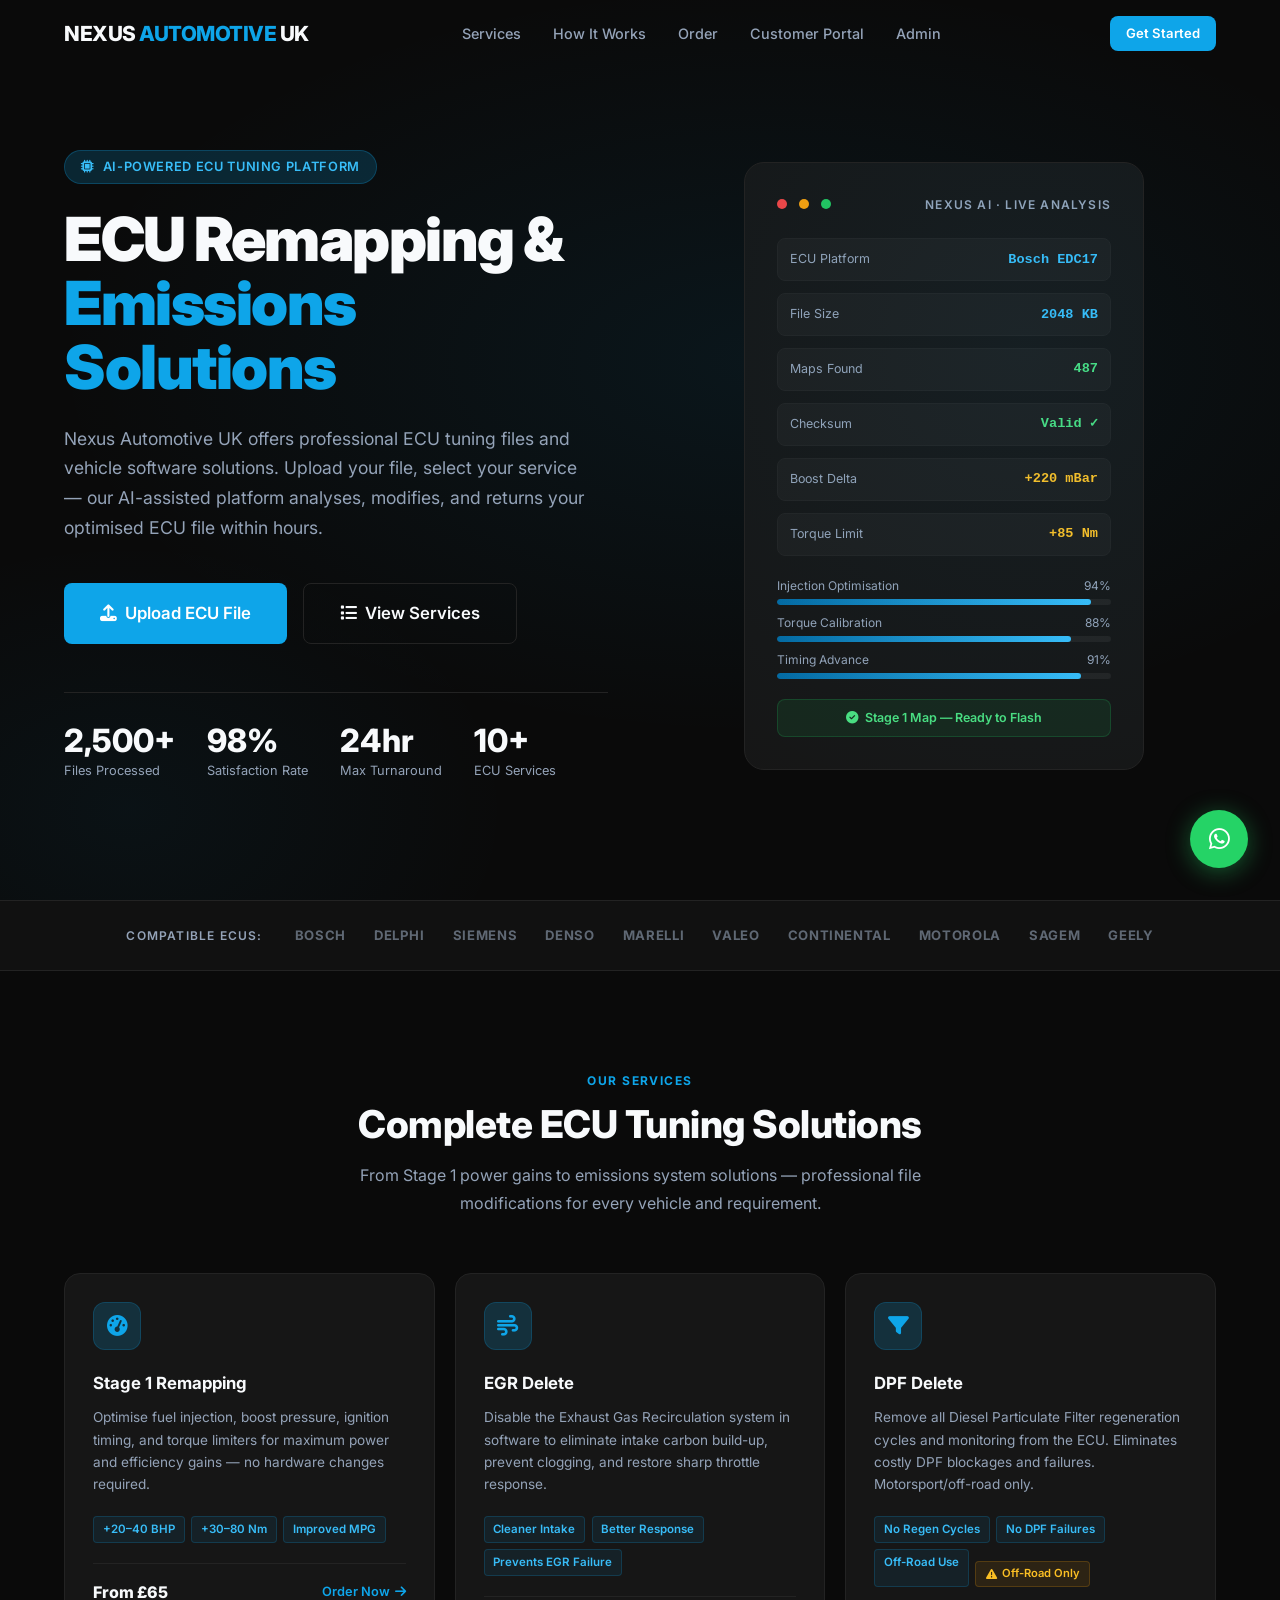
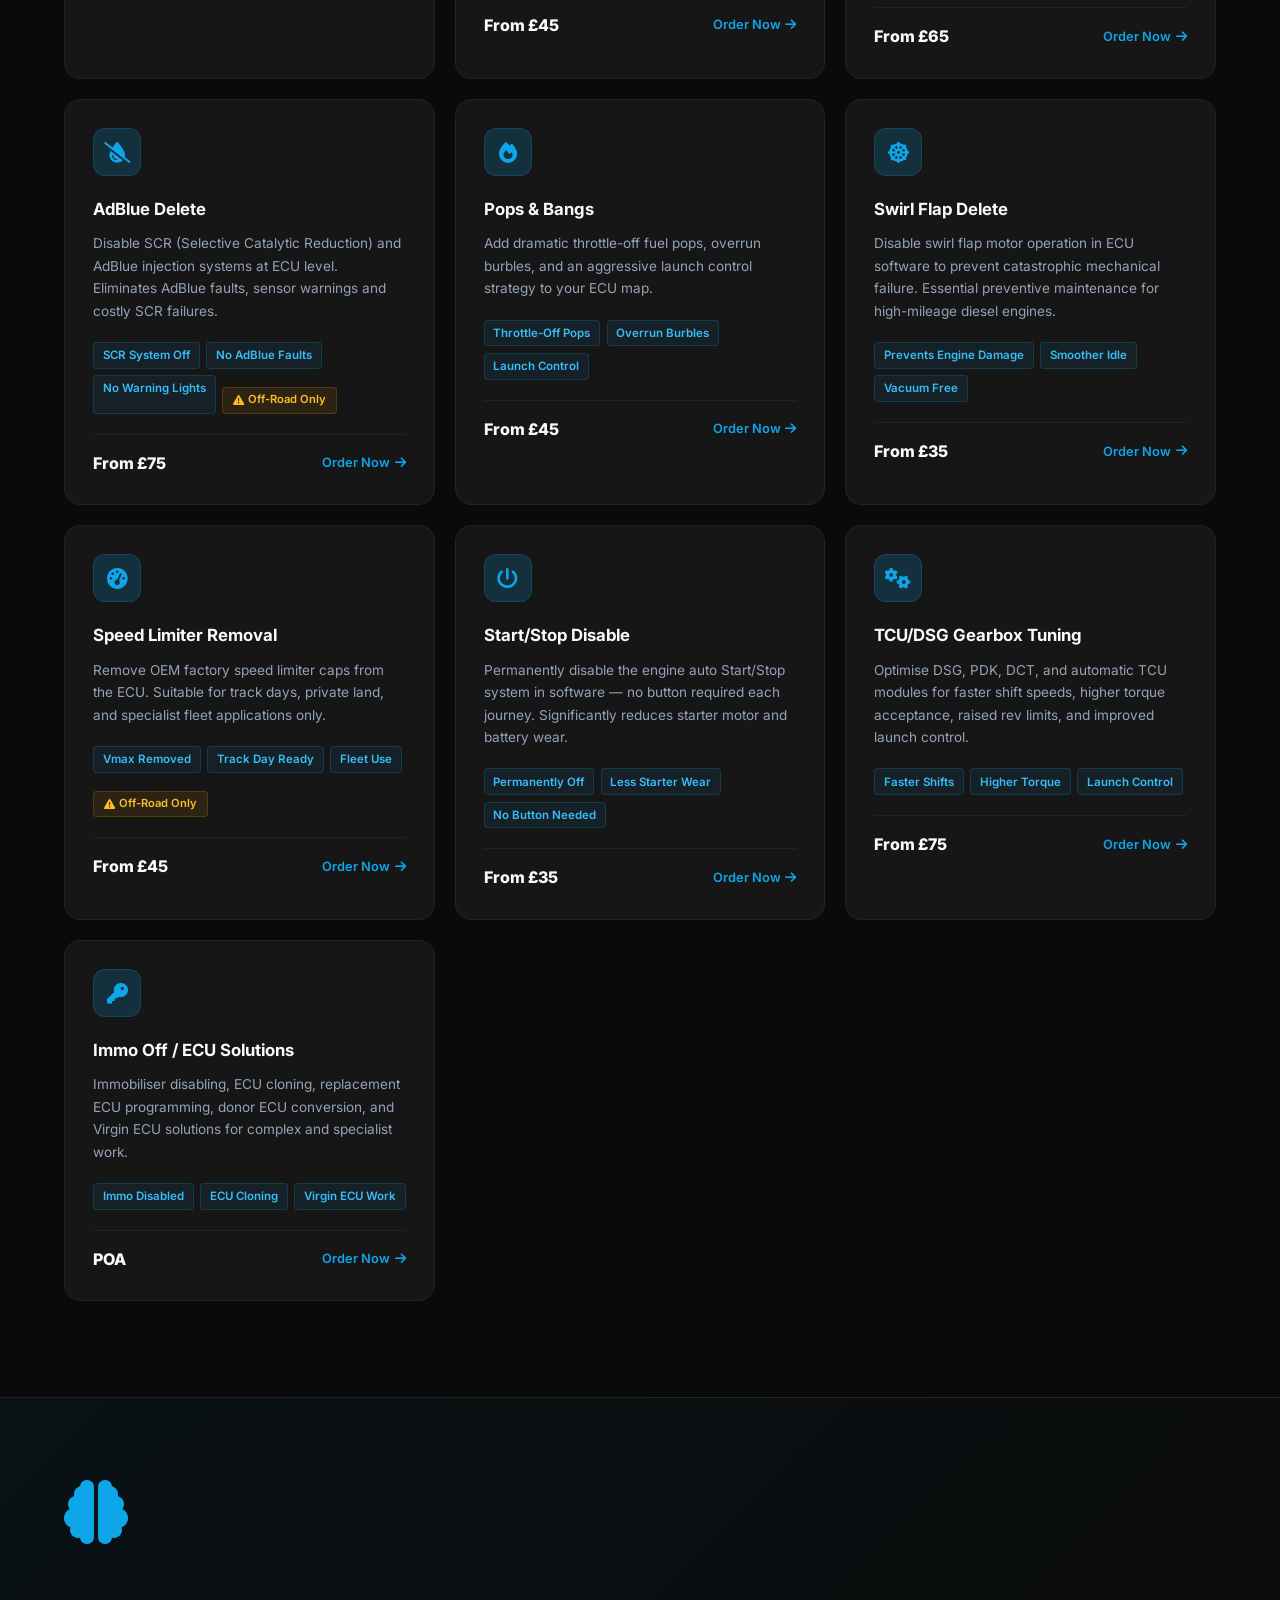
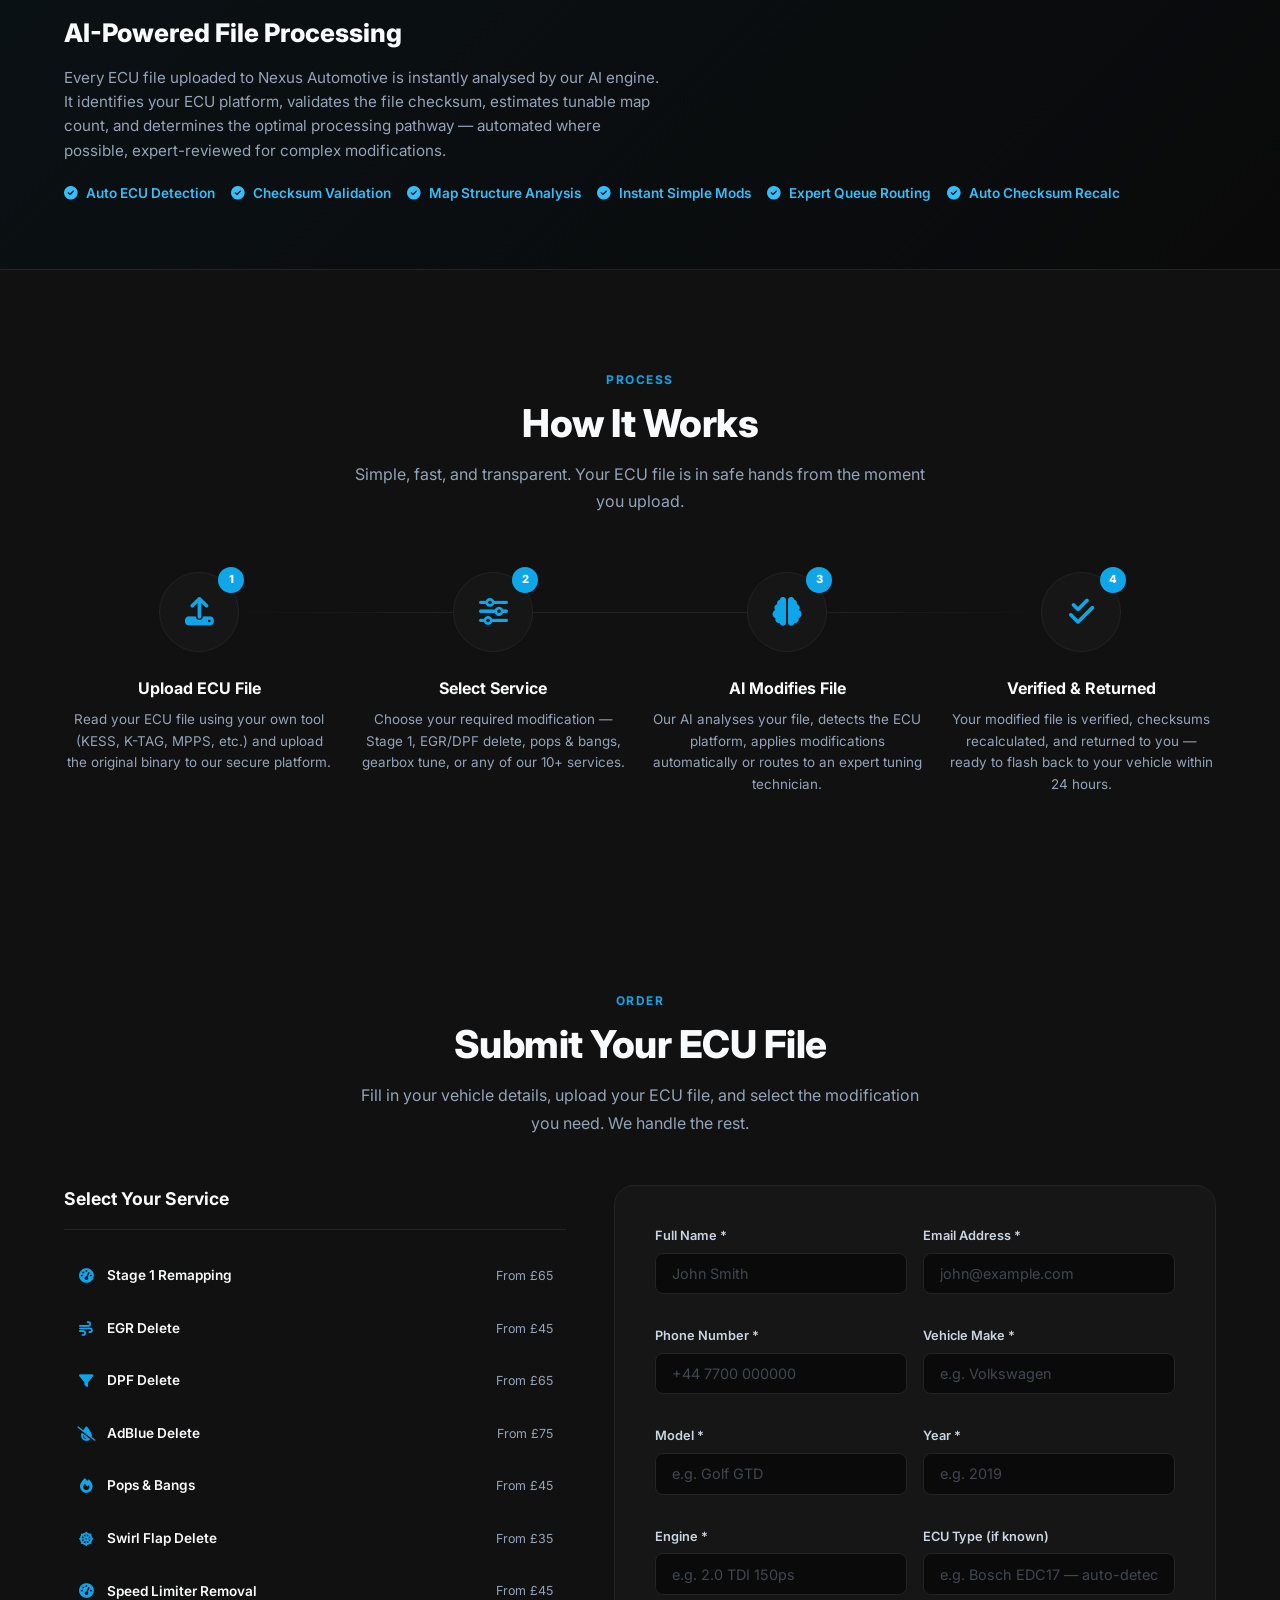
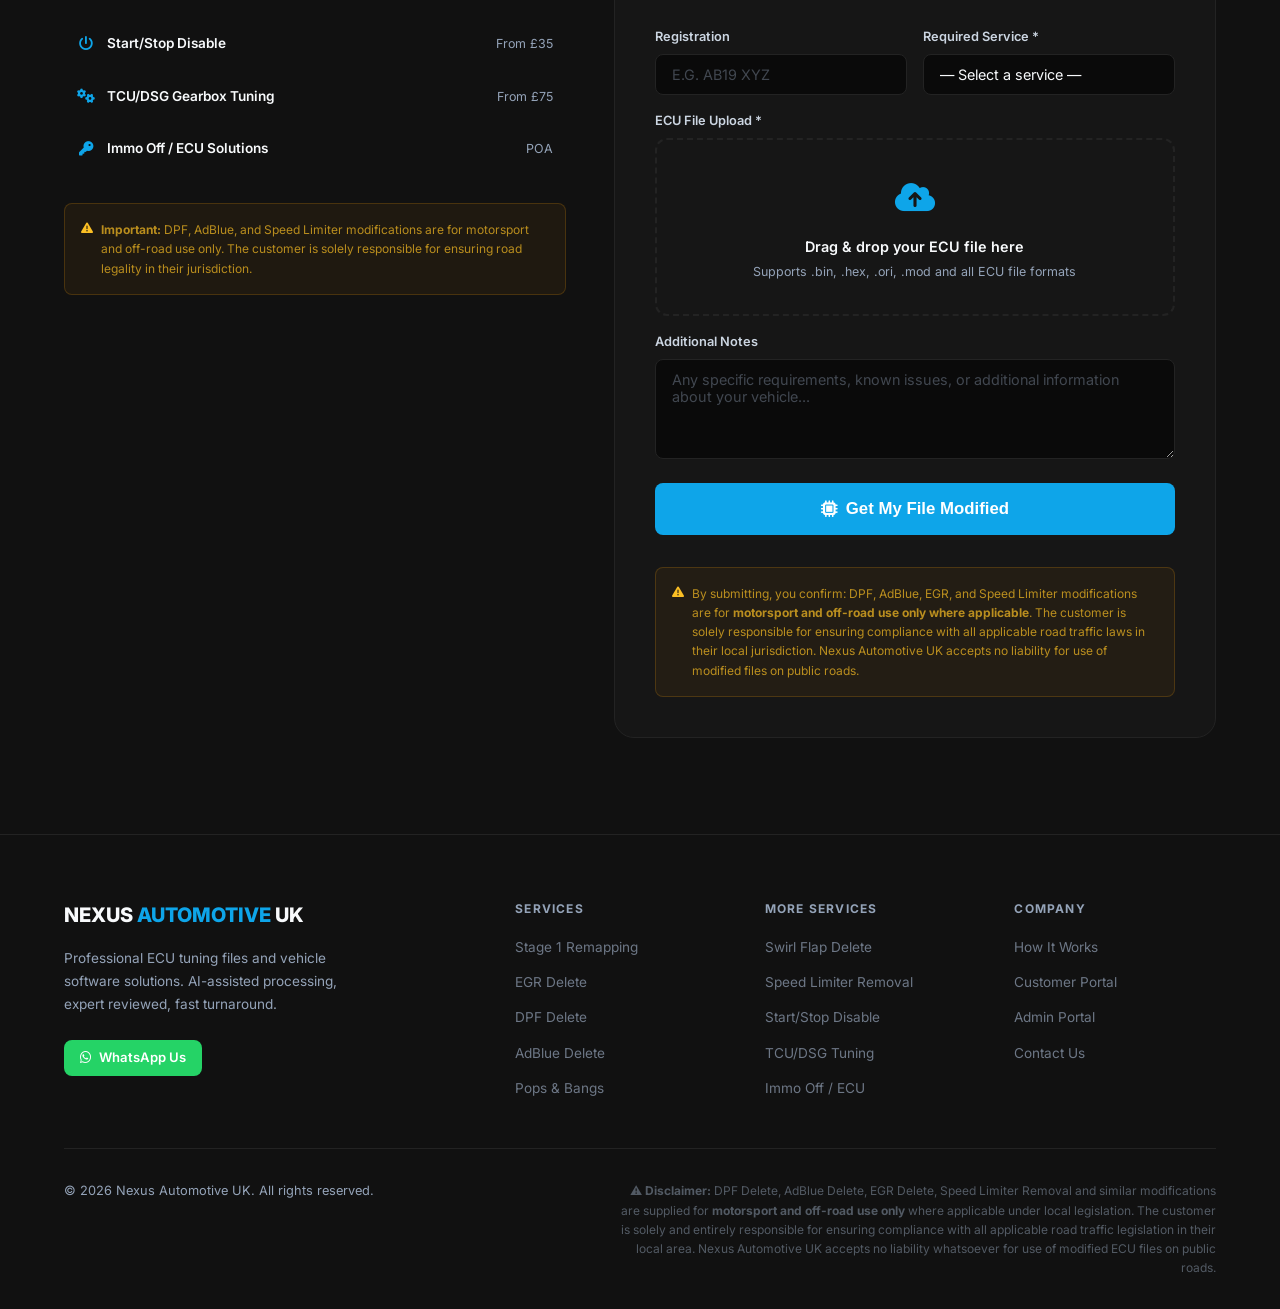
==== commit 7ff18443: "Fix main page: Firestore REST API orders, clean navbar, remove embedded admin, fix copyright" ====
--- a/index.html
+++ b/index.html
@@ -34,9 +34,10 @@
         <li><a href="#services">Services</a></li>
         <li><a href="#how-it-works">How It Works</a></li>
         <li><a href="#order">Order</a></li>
-        <li><a href="#" onclick="showAdminLogin()">Admin</a></li>
+        <li><a href="portal.html">Customer Portal</a></li>
+        <li><a href="admin.html">Admin</a></li>
       </ul>
-      <a href="#order" class="btn btn-primary nav-cta btn-sm">Order Now</a>
+      <a href="portal.html" class="btn btn-primary nav-cta btn-sm">Get Started</a>
       <button class="hamburger" aria-label="Menu">
         <span></span><span></span><span></span>
       </button>
@@ -49,7 +50,8 @@
       <li><a href="#services" onclick="this.closest('.mobile-menu').classList.remove('open')">Services</a></li>
       <li><a href="#how-it-works" onclick="this.closest('.mobile-menu').classList.remove('open')">How It Works</a></li>
       <li><a href="#order" onclick="this.closest('.mobile-menu').classList.remove('open')">Order</a></li>
-      <li><a href="#" onclick="showAdminLogin()">Admin Portal</a></li>
+      <li><a href="portal.html">Customer Portal</a></li>
+      <li><a href="admin.html">Admin Portal</a></li>
     </ul>
   </div>
 
@@ -71,7 +73,7 @@
             Nexus Automotive UK offers professional ECU tuning files and vehicle software solutions. Upload your file, select your service — our AI-assisted platform analyses, modifies, and returns your optimised ECU file within hours.
           </p>
           <div class="hero-actions">
-            <a href="#order" class="btn btn-primary btn-lg">
+            <a href="portal.html" class="btn btn-primary btn-lg">
               <i class="fas fa-upload"></i> Upload ECU File
             </a>
             <a href="#services" class="btn btn-outline btn-lg">
@@ -400,14 +402,14 @@
           <div class="footer-heading">Company</div>
           <ul class="footer-links">
             <li><a href="#how-it-works">How It Works</a></li>
-            <li><a href="#order">Submit File</a></li>
-            <li><a href="#" onclick="showAdminLogin()">Admin Portal</a></li>
+            <li><a href="portal.html">Customer Portal</a></li>
+            <li><a href="admin.html">Admin Portal</a></li>
             <li><a href="https://wa.me/447700000000" target="_blank">Contact Us</a></li>
           </ul>
         </div>
       </div>
       <div class="footer-bottom">
-        <div class="footer-copy">© 2025 Nexus Automotive UK. All rights reserved.</div>
+        <div class="footer-copy">© 2026 Nexus Automotive UK. All rights reserved.</div>
         <div class="footer-disclaimer">
           ⚠️ <strong>Disclaimer:</strong> DPF Delete, AdBlue Delete, EGR Delete, Speed Limiter Removal and similar modifications are supplied for <strong>motorsport and off-road use only</strong> where applicable under local legislation. The customer is solely and entirely responsible for ensuring compliance with all applicable road traffic legislation in their local area. Nexus Automotive UK accepts no liability whatsoever for use of modified ECU files on public roads.
         </div>
@@ -416,80 +418,6 @@
   </footer>
 
 </div><!-- end #site-view -->
-
-<!-- ================================================================ ADMIN LOGIN OVERLAY -->
-<div id="login-overlay" style="display:none" class="login-overlay">
-  <div class="login-box">
-    <div class="login-logo">NEXUS <span>ADMIN</span></div>
-    <div class="login-sub">Enter your admin password to access the portal</div>
-    <div class="form-group" style="text-align:left">
-      <label>Password</label>
-      <input type="password" id="admin-password" placeholder="Enter password" onkeydown="if(event.key==='Enter')checkAdminLogin()">
-    </div>
-    <div style="display:flex;gap:0.75rem;margin-top:1rem">
-      <button class="btn btn-primary" onclick="checkAdminLogin()" style="flex:1">
-        <i class="fas fa-lock-open"></i> Login
-      </button>
-      <button class="btn btn-outline" onclick="document.getElementById('login-overlay').style.display='none'">Cancel</button>
-    </div>
-  </div>
-</div>
-
-<!-- ================================================================ ADMIN VIEW -->
-<div id="admin-view" style="display:none">
-  <aside class="admin-sidebar">
-    <div class="admin-logo">NEXUS <span>ADMIN</span></div>
-    <div class="admin-subtitle">Tuning File Management Portal</div>
-    <ul class="admin-nav">
-      <li><a href="#" class="active" onclick="renderAdmin()"><i class="fas fa-tachometer-alt"></i> Dashboard</a></li>
-      <li><a href="#" onclick="renderAdmin()"><i class="fas fa-file-code"></i> All Orders</a></li>
-    </ul>
-    <button class="admin-back" onclick="backToSite()">
-      <i class="fas fa-arrow-left"></i> Back to Website
-    </button>
-  </aside>
-  <main class="admin-main">
-    <div class="admin-topbar">
-      <div>
-        <div class="admin-page-title">Order Management</div>
-        <div class="admin-page-sub">View, price, process and return customer ECU files</div>
-      </div>
-      <div style="display:flex;gap:0.75rem;flex-wrap:wrap;align-items:center">
-        <input type="text" id="admin-search" placeholder="Search orders..." style="max-width:220px" oninput="renderOrdersTable()">
-        <button class="btn btn-primary btn-sm" onclick="renderAdmin()"><i class="fas fa-sync-alt"></i> Refresh</button>
-      </div>
-    </div>
-    <div id="admin-stats" class="stats-grid"></div>
-    <div class="admin-table-wrap">
-      <div class="table-header">
-        <div class="table-title">Orders</div>
-        <div class="table-filters">
-          <button class="filter-btn active" data-filter="all"    onclick="setAdminFilter('all')">All</button>
-          <button class="filter-btn"        data-filter="pending"    onclick="setAdminFilter('pending')">⏳ Pending</button>
-          <button class="filter-btn"        data-filter="processing" onclick="setAdminFilter('processing')">🔄 Processing</button>
-          <button class="filter-btn"        data-filter="completed"  onclick="setAdminFilter('completed')">✅ Completed</button>
-          <button class="filter-btn"        data-filter="rejected"   onclick="setAdminFilter('rejected')">❌ Rejected</button>
-        </div>
-      </div>
-      <table class="admin-table">
-        <thead>
-          <tr>
-            <th>Ref</th>
-            <th>Customer</th>
-            <th>Vehicle</th>
-            <th>Service</th>
-            <th>Status</th>
-            <th>Price</th>
-            <th>Date</th>
-          </tr>
-        </thead>
-        <tbody id="orders-tbody">
-          <tr><td colspan="7" style="text-align:center;color:var(--grey);padding:3rem">No orders yet</td></tr>
-        </tbody>
-      </table>
-    </div>
-  </main>
-</div>
 
 <!-- ================================================================ PROCESSING MODAL -->
 <div class="modal-overlay" id="processing-modal">
@@ -530,8 +458,8 @@
 <div class="toast-container" id="toast-container"></div>
 
 <!-- Scripts -->
-<script src="assets/js/ecu-processor.js"></script>
-<script src="assets/js/main.js"></script>
+<script src="assets/js/ecu-processor.js?v=20260621"></script>
+<script src="assets/js/main.js?v=20260621l"></script>
 
 </body>
 </html>
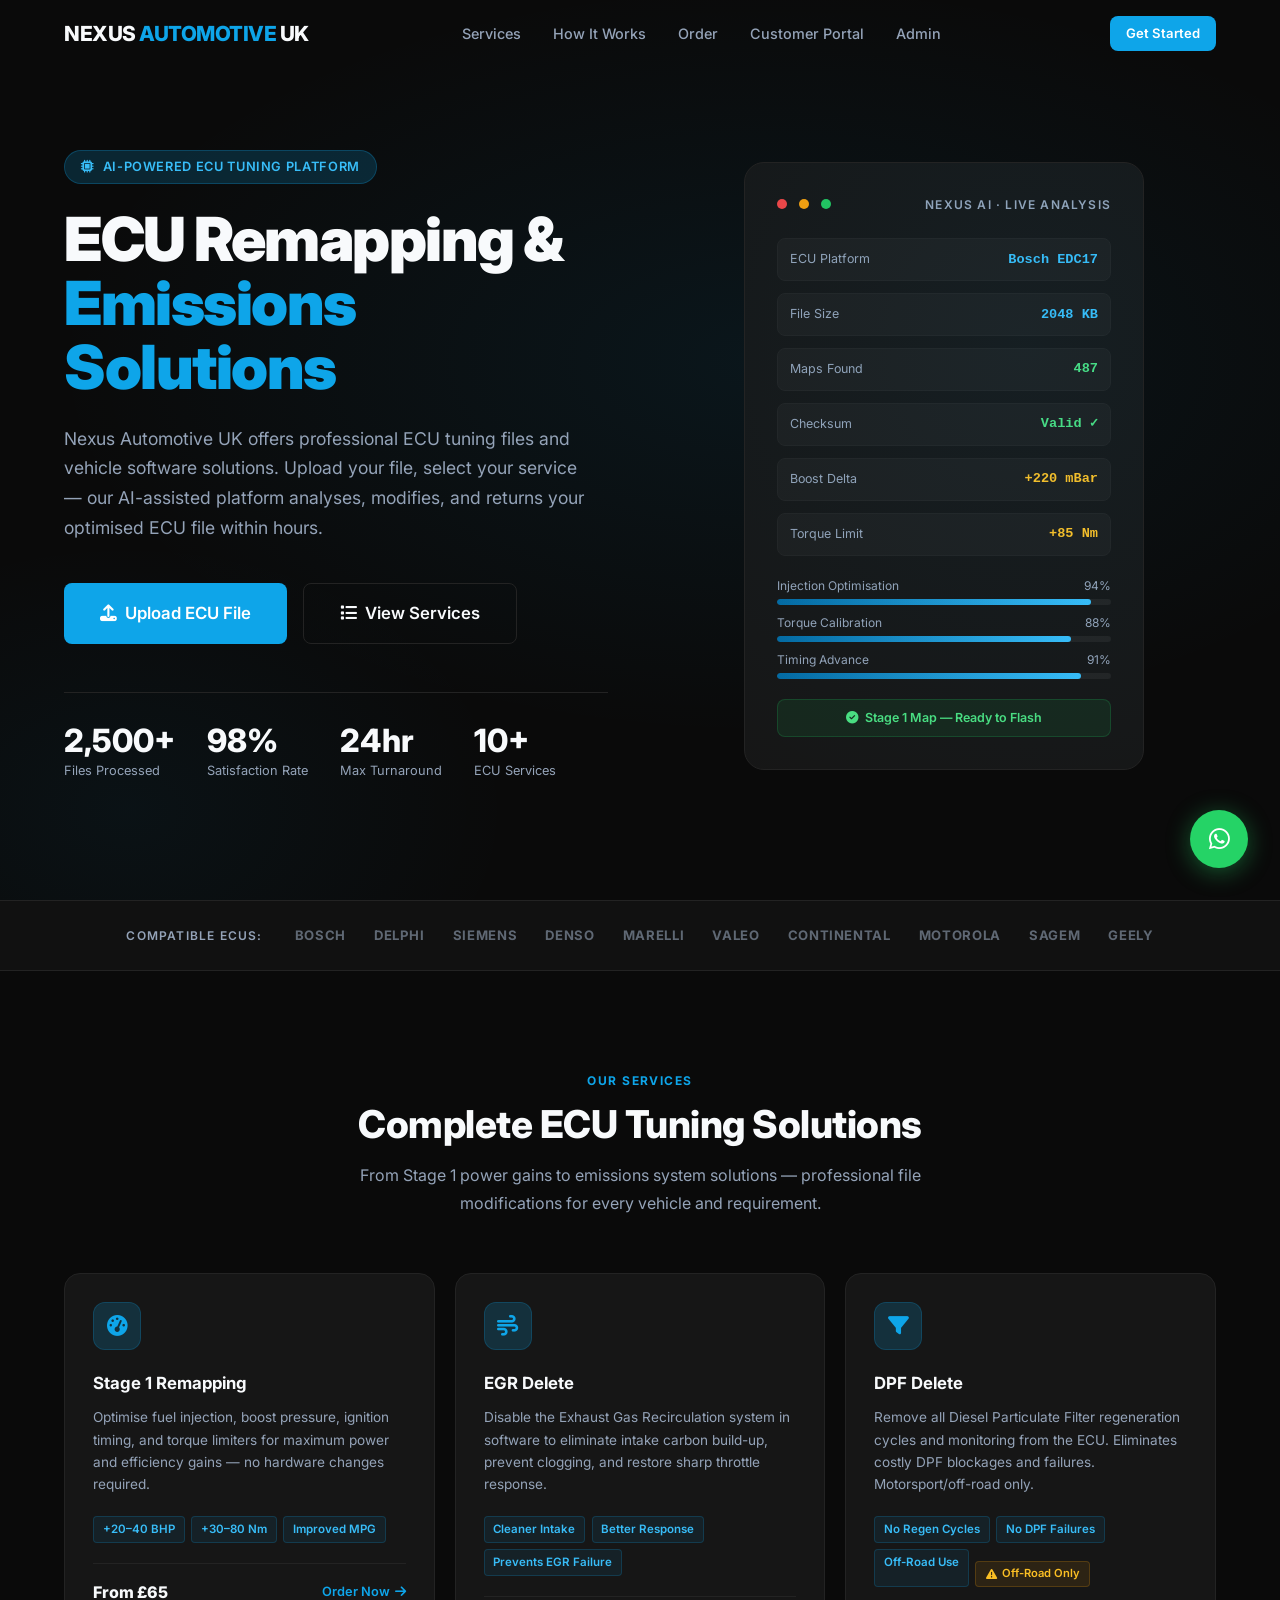
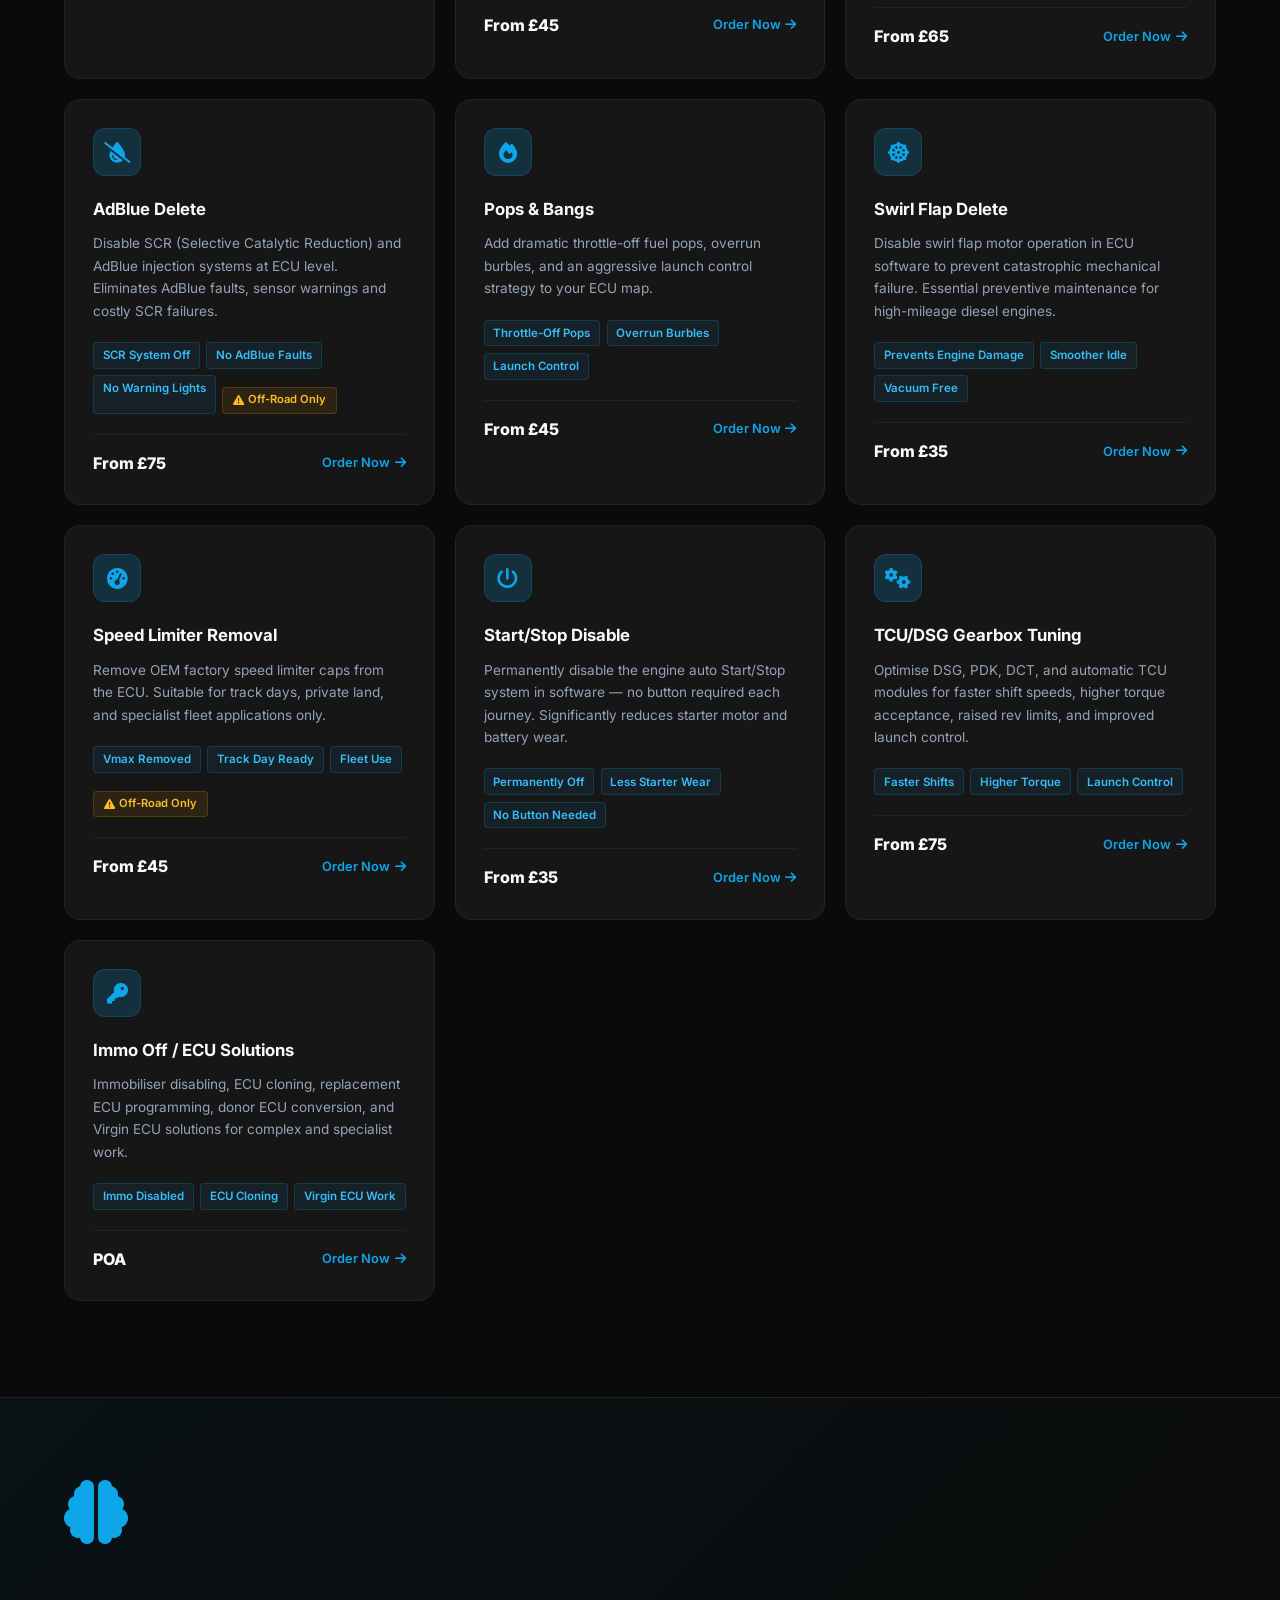
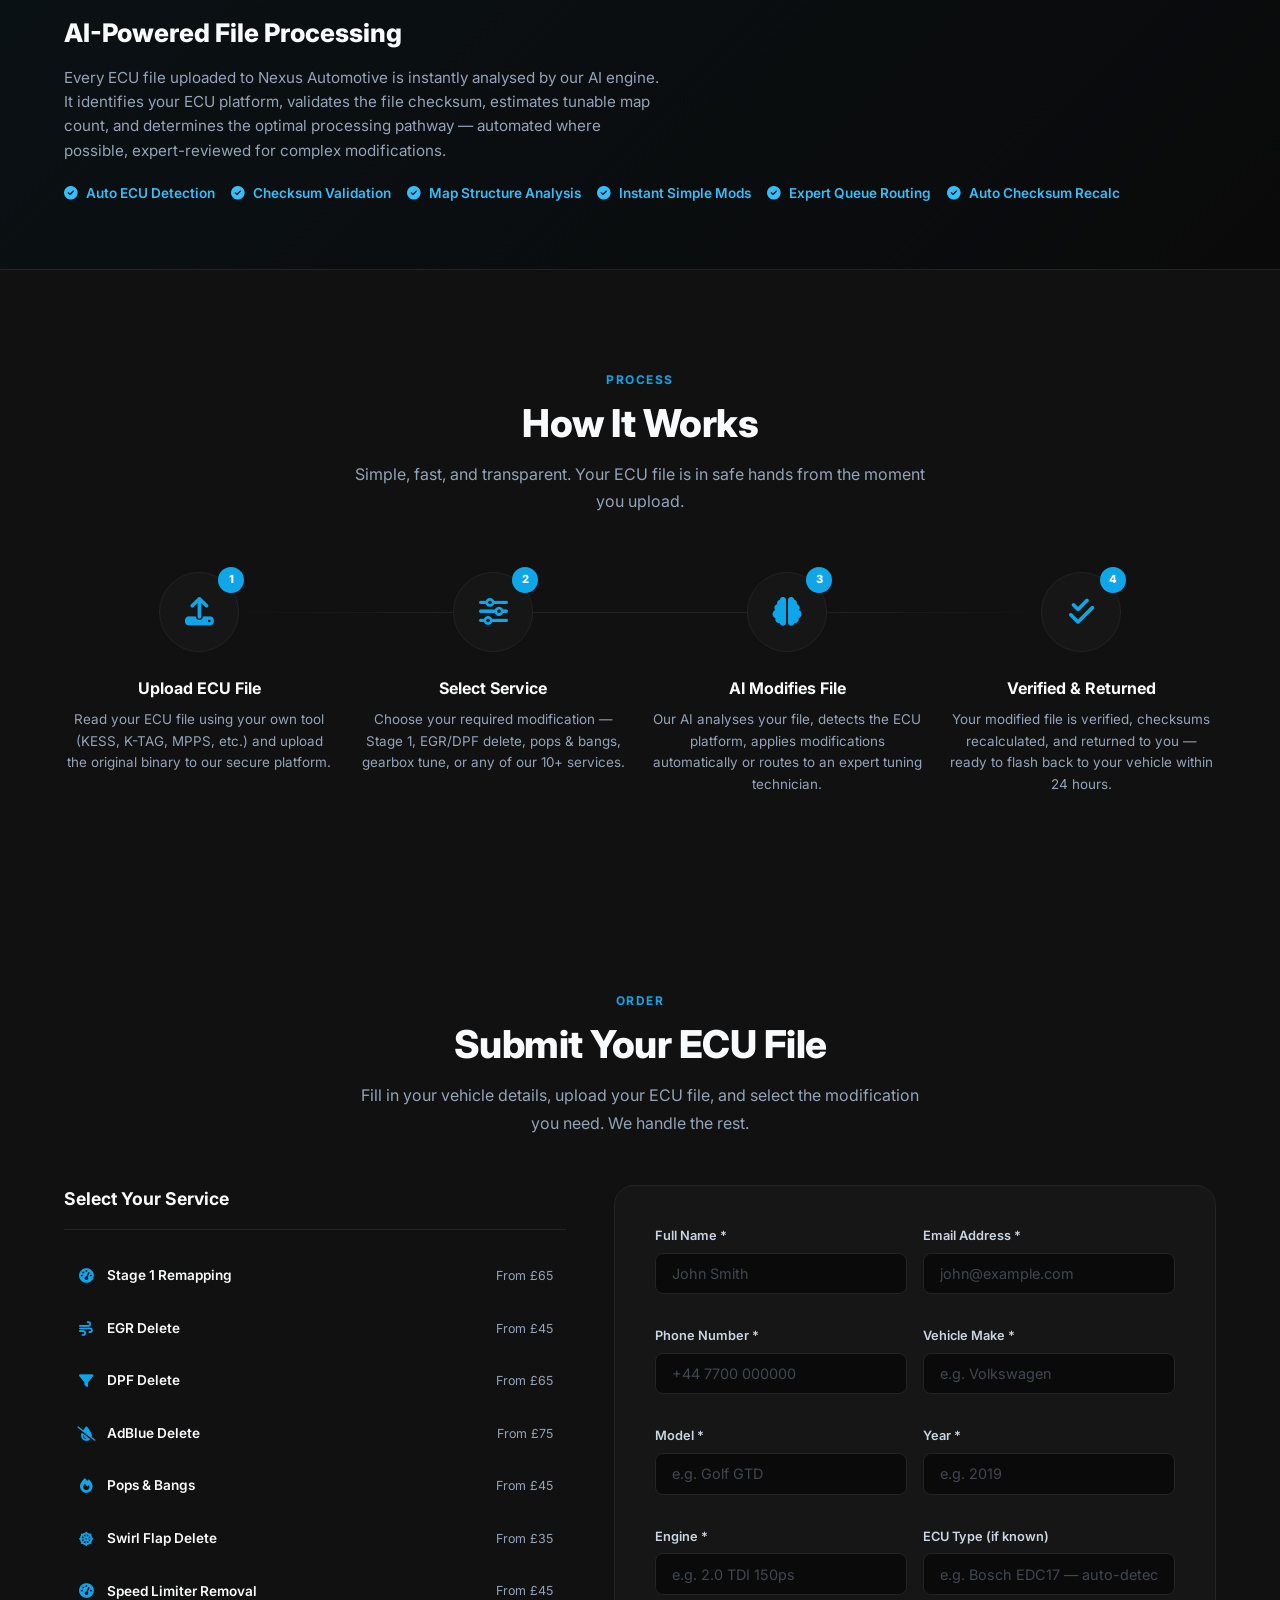
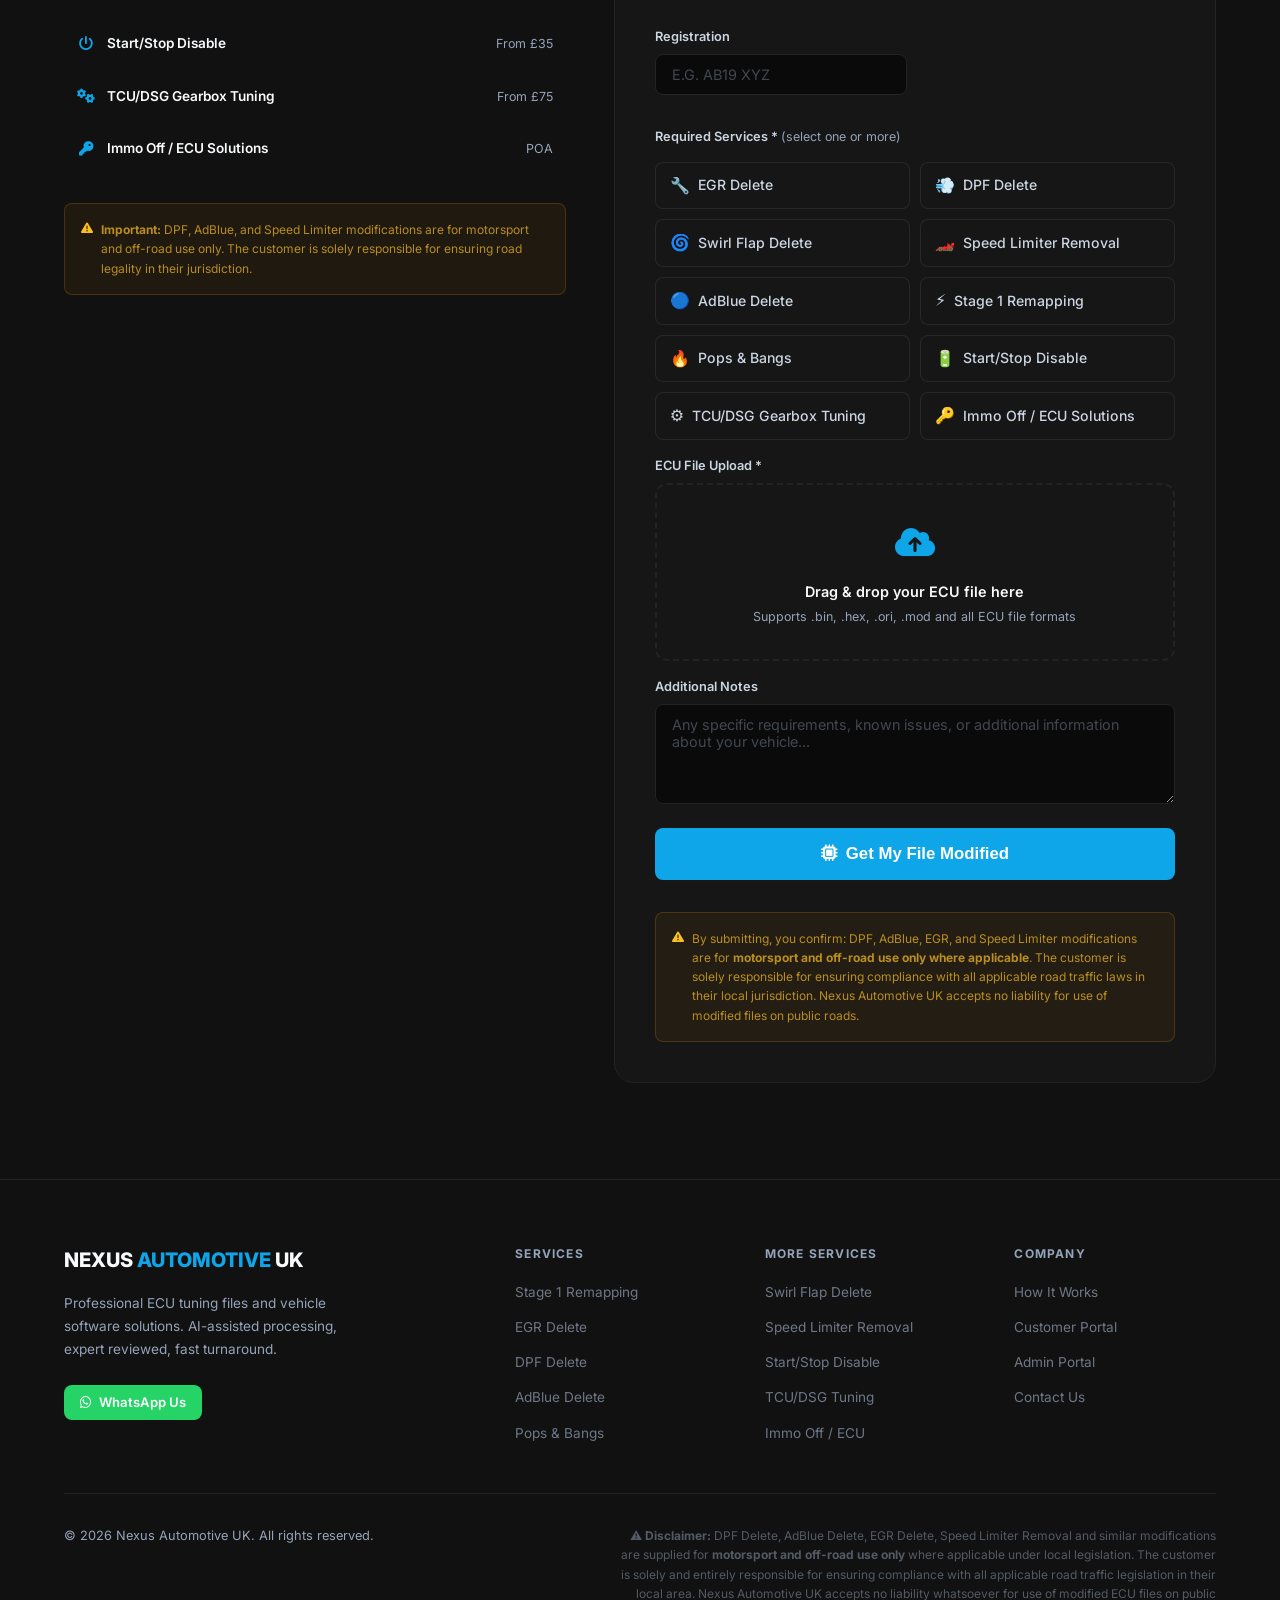
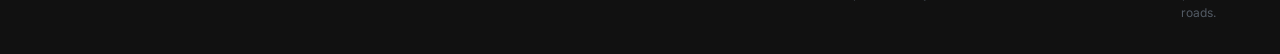
==== commit 829ab849: "feat: multi-service checkboxes + SIMOS PCR2.1 Swirl Flap Delete & Speed Limiter Removal - index.html" ====
--- a/index.html
+++ b/index.html
@@ -311,21 +311,22 @@
                 <label>Registration</label>
                 <input type="text" name="registration" placeholder="e.g. AB19 XYZ" style="text-transform:uppercase">
               </div>
-              <div class="form-group">
-                <label>Required Service *</label>
-                <select name="service" id="service-select" required>
-                  <option value="">— Select a service —</option>
-                  <option>Stage 1 Remapping</option>
-                  <option>EGR Delete</option>
-                  <option>DPF Delete</option>
-                  <option>AdBlue Delete</option>
-                  <option>Pops &amp; Bangs</option>
-                  <option>Swirl Flap Delete</option>
-                  <option>Speed Limiter Removal</option>
-                  <option>Start/Stop Disable</option>
-                  <option>TCU/DSG Gearbox Tuning</option>
-                  <option>Immo Off / ECU Solutions</option>
-                </select>
+              <div class="form-group" style="grid-column:1/-1">
+                <label>Required Services * <span style="font-size:0.78rem;color:var(--grey);font-weight:400">(select one or more)</span></label>
+                <div class="service-checkbox-grid" id="service-checkbox-grid">
+                  <label class="svc-chk"><input type="checkbox" name="services" value="EGR Delete"><span><span class="svc-chk-icon">🔧</span>EGR Delete</span></label>
+                  <label class="svc-chk"><input type="checkbox" name="services" value="DPF Delete"><span><span class="svc-chk-icon">💨</span>DPF Delete</span></label>
+                  <label class="svc-chk"><input type="checkbox" name="services" value="Swirl Flap Delete"><span><span class="svc-chk-icon">🌀</span>Swirl Flap Delete</span></label>
+                  <label class="svc-chk"><input type="checkbox" name="services" value="Speed Limiter Removal"><span><span class="svc-chk-icon">🏎️</span>Speed Limiter Removal</span></label>
+                  <label class="svc-chk"><input type="checkbox" name="services" value="AdBlue Delete"><span><span class="svc-chk-icon">🔵</span>AdBlue Delete</span></label>
+                  <label class="svc-chk"><input type="checkbox" name="services" value="Stage 1 Remapping"><span><span class="svc-chk-icon">⚡</span>Stage 1 Remapping</span></label>
+                  <label class="svc-chk"><input type="checkbox" name="services" value="Pops &amp; Bangs"><span><span class="svc-chk-icon">🔥</span>Pops &amp; Bangs</span></label>
+                  <label class="svc-chk"><input type="checkbox" name="services" value="Start/Stop Disable"><span><span class="svc-chk-icon">🔋</span>Start/Stop Disable</span></label>
+                  <label class="svc-chk"><input type="checkbox" name="services" value="TCU/DSG Gearbox Tuning"><span><span class="svc-chk-icon">⚙️</span>TCU/DSG Gearbox Tuning</span></label>
+                  <label class="svc-chk"><input type="checkbox" name="services" value="Immo Off / ECU Solutions"><span><span class="svc-chk-icon">🔑</span>Immo Off / ECU Solutions</span></label>
+                </div>
+                <input type="hidden" id="service-select" name="service" id="service-value">
+                <div id="service-error-msg" style="display:none;color:#f87171;font-size:0.82rem;margin-top:6px">⚠️ Please select at least one service</div>
               </div>
             </div>
 
@@ -459,7 +460,7 @@
 
 <!-- Scripts -->
 <script src="assets/js/ecu-processor.js?v=20260621"></script>
-<script src="assets/js/main.js?v=20260621l"></script>
+<script src="assets/js/main.js?v=20260621m"></script>
 
 </body>
 </html>
--- a/assets/css/style.css
+++ b/assets/css/style.css
@@ -1398,7 +1398,45 @@
   .stats-grid { grid-template-columns: repeat(2, 1fr); }
 }
 
+/* ── Service checkbox grid ────────────────────────────────────── */
+.service-checkbox-grid {
+  display: grid;
+  grid-template-columns: repeat(auto-fill, minmax(185px, 1fr));
+  gap: 10px;
+  margin-top: 8px;
+}
+.svc-chk {
+  display: flex;
+  align-items: center;
+  gap: 0;
+  cursor: pointer;
+}
+.svc-chk input[type="checkbox"] { display: none; }
+.svc-chk > span {
+  display: flex;
+  align-items: center;
+  gap: 8px;
+  width: 100%;
+  padding: 10px 14px;
+  background: var(--card);
+  border: 1.5px solid rgba(255,255,255,0.08);
+  border-radius: 8px;
+  font-size: 0.88rem;
+  font-weight: 500;
+  color: var(--text-muted);
+  transition: all 0.18s;
+  user-select: none;
+}
+.svc-chk input:checked + span {
+  border-color: var(--accent);
+  color: #fff;
+  background: rgba(0,178,255,0.10);
+}
+.svc-chk > span:hover { border-color: rgba(0,178,255,0.4); color: #fff; }
+.svc-chk-icon { font-size: 1rem; }
+
 @media (max-width: 600px) {
+  .service-checkbox-grid { grid-template-columns: 1fr 1fr; }
   .section { padding: 4rem 0; }
   .services-grid { grid-template-columns: 1fr; }
   .hiw-grid { grid-template-columns: 1fr; }
